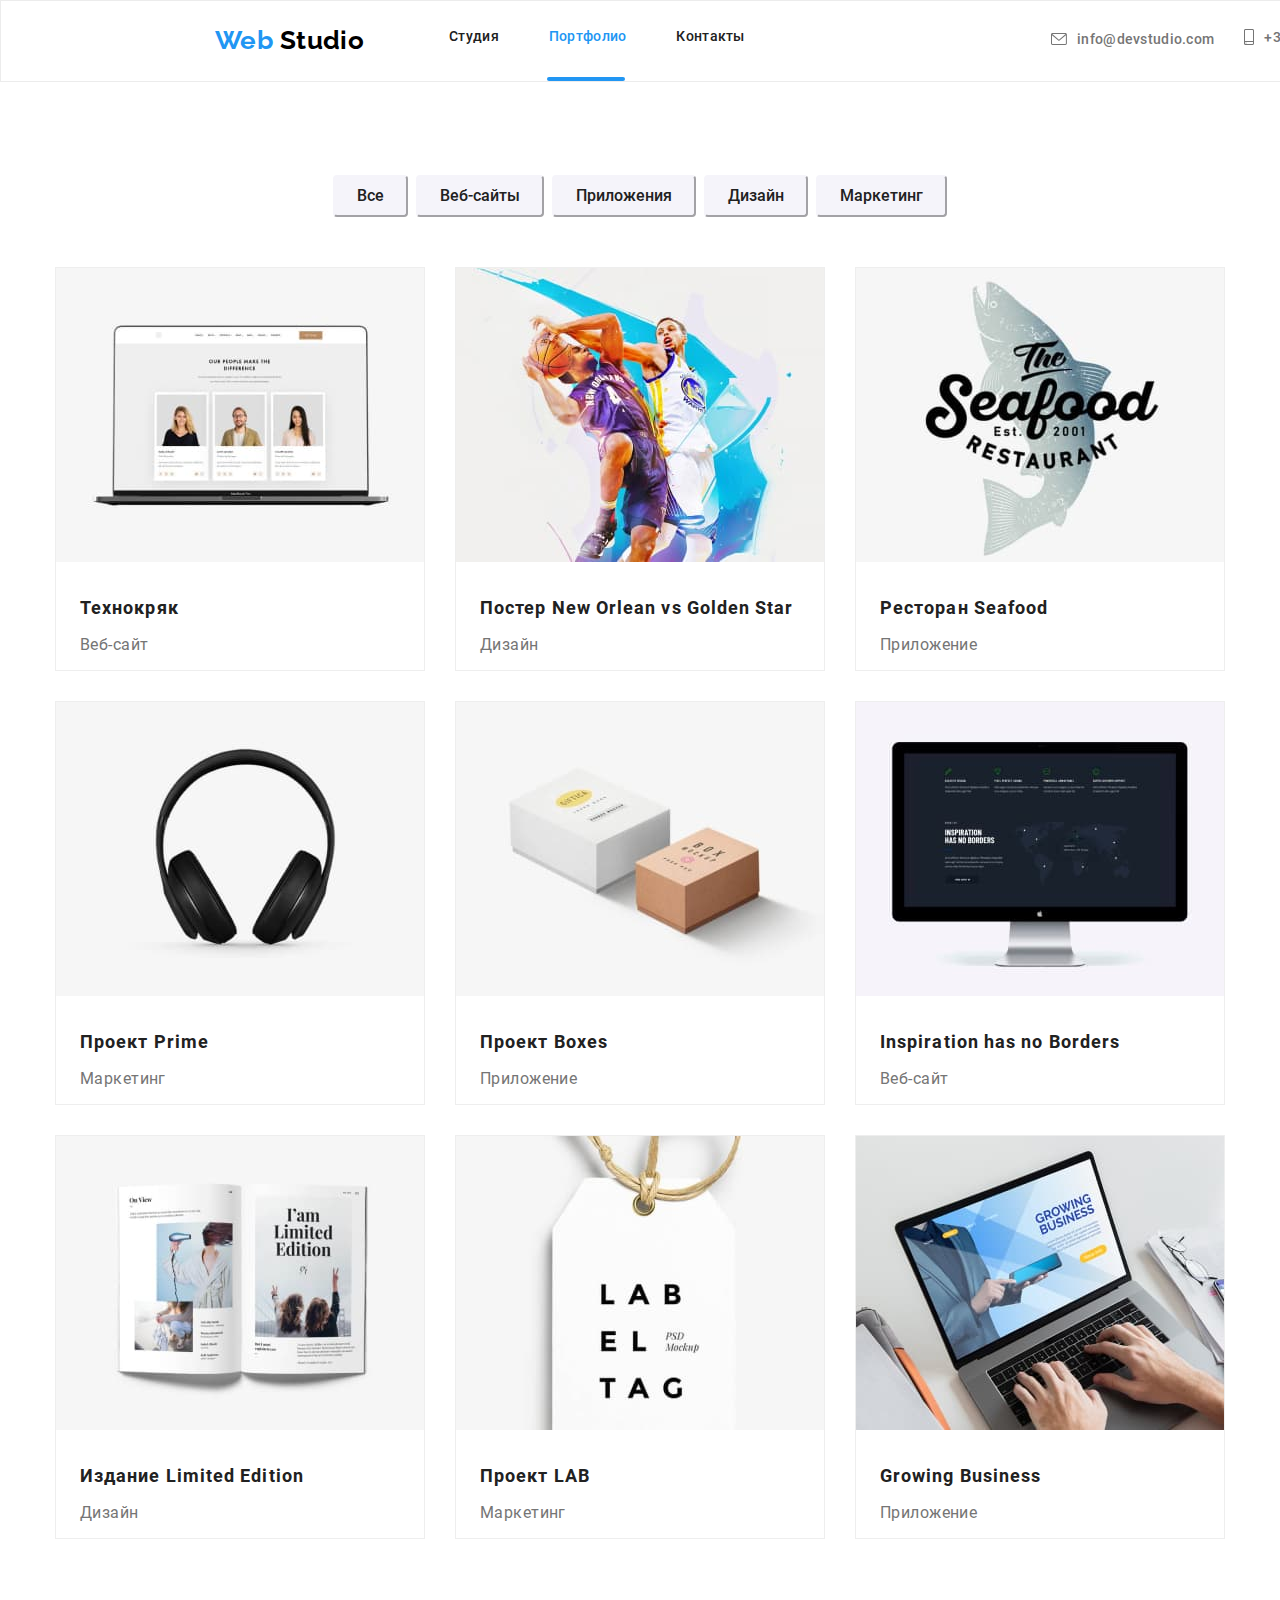
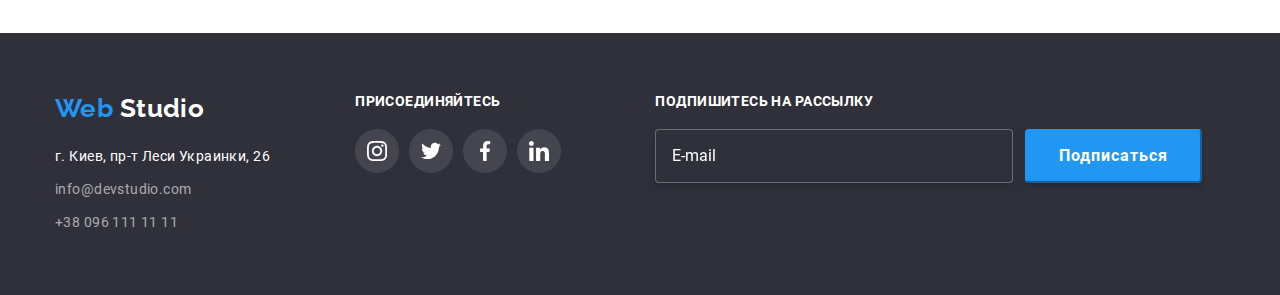
==== portfolio.html @ d70c3389 "Переносит файлы и папки из hw-07" ====
<!DOCTYPE html>
<html lang="ru">
  <head>
    <meta charset="UTF-8" />
    <meta name="viewport" content="width=device-width, initial-scale=1.0" />
    <title lang="en">Web Studio</title>
    <!-- <link
      href="https://fonts.googleapis.com/css2?family=Roboto:wght@400;500;700;900&display=swap"
      rel="stylesheet"
    />
    <link rel="stylesheet" href="./css/normalize.css" /> -->
    <link rel="stylesheet" href="./css/portfolio.min.css" />
  </head>
  <body>
    <!--Шапка страницы-->

    <header class="page-header">
      <div class="container">
        <nav class="navigation flexbox">
          <div class="nav-container flexbox">
            <a href="./index.html" class="logo link"><span>Web</span> Studio</a>
            <ul class="navigation-list list flexbox">
              <li class="navigation-item">
                <a href="./index.html" class="navigation-link link">Студия</a>
              </li>
              <li class="navigation-item">
                <a
                  href="./portfolio.html"
                  class="navigation-link link portfolio"
                  >Портфолио</a
                >
              </li>
              <li class="navigation-item">
                <a href="" class="navigation-link link">Контакты</a>
              </li>
            </ul>
          </div>
          <ul class="contacts-list list flexbox">
            <li class="contacts-item">
              <a
                href="mailto:info@devstudio.com"
                class="navigation-link navigation-contacts link"
              >
                <svg class="icon-contacts" width="16" height="12">
                  <use href="./images/sprite.svg#icon-envelope"></use>
                </svg>

                info@devstudio.com
              </a>
            </li>
            <li class="contacts-item">
              <a
                href="tel:+380961111111"
                class="navigation-link navigation-contacts link"
              >
                <svg class="icon-contacts" width="10px" height="16px">
                  <use href="./images/sprite.svg#icon-smartphone"></use>
                </svg>

                +38 096 111 11 11</a
              >
            </li>
          </ul>
        </nav>
      </div>
    </header>

    <main>
      <!-- Проекты -->

      <section class="projects">
        <div class="container">
          <h1 hidden class="section-title">Навигация проектов</h1>
          <ul class="type-list list flexbox">
            <li class="type-item">
              <button type="button" class="type-btn">Все</button>
            </li>
            <li class="type-item">
              <button type="button" class="type-btn">Веб-сайты</button>
            </li>
            <li class="type-item">
              <button type="button" class="type-btn">Приложения</button>
            </li>
            <li class="type-item">
              <button type="button" class="type-btn">Дизайн</button>
            </li>
            <li class="type-item">
              <button type="button" class="type-btn">Маркетинг</button>
            </li>
          </ul>

          <h2 hidden class="section-title">Проекты</h2>
          <ul class="projects-list list flexbox">
            <li class="projects-item">
              <a href="" class="projects-link link">
                <div class="img-box">
                  <img
                    src="./images/portfolio/project-1.jpg"
                    alt="Картинка проекта"
                  />
                  <div class="hover-box">
                    <p class="text-box">
                      Технокряк это современная площадка распространения
                      цифрового вируса. Компании используют эту платформу для
                      цифрового шпионажа и атак на защищённые сервера
                      конкурентов.
                    </p>
                  </div>
                </div>

                <div class="projects-text">
                  <h3 class="projects-title">Технокряк</h3>
                  <p class="projects-class">Веб-сайт</p>
                </div>
              </a>
            </li>
            <li class="projects-item">
              <a href="" class="projects-link link">
                <div class="img-box">
                  <img
                    src="./images/portfolio/project-2.jpg"
                    alt="Картинка проекта"
                  />
                  <div class="hover-box">
                    <p class="text-box">
                      Технокряк это современная площадка распространения
                      цифрового вируса. Компании используют эту платформу для
                      цифрового шпионажа и атак на защищённые сервера
                      конкурентов.
                    </p>
                  </div>
                </div>
                <div class="projects-text">
                  <h3 class="projects-title">
                    Постер New Orlean vs Golden Star
                  </h3>
                  <p class="projects-class">Дизайн</p>
                </div>
              </a>
            </li>
            <li class="projects-item">
              <a href="" class="projects-link link">
                <div class="img-box">
                  <img
                    src="./images/portfolio/project-3.jpg"
                    alt="Картинка проекта"
                  />
                  <div class="hover-box">
                    <p class="text-box">
                      Технокряк это современная площадка распространения
                      цифрового вируса. Компании используют эту платформу для
                      цифрового шпионажа и атак на защищённые сервера
                      конкурентов.
                    </p>
                  </div>
                </div>
                <div class="projects-text">
                  <h3 class="projects-title">Ресторан Seafood</h3>
                  <p class="projects-class">Приложение</p>
                </div>
              </a>
            </li>
            <li class="projects-item">
              <a href="" class="projects-link link">
                <div class="img-box">
                  <img
                    src="./images/portfolio/project-4.jpg"
                    alt="Картинка проекта"
                  />
                  <div class="hover-box">
                    <p class="text-box">
                      Технокряк это современная площадка распространения
                      цифрового вируса. Компании используют эту платформу для
                      цифрового шпионажа и атак на защищённые сервера
                      конкурентов.
                    </p>
                  </div>
                </div>
                <div class="projects-text">
                  <h3 class="projects-title">Проект Prime</h3>
                  <p class="projects-class">Маркетинг</p>
                </div>
              </a>
            </li>
            <li class="projects-item">
              <a href="" class="projects-link link">
                <div class="img-box">
                  <img
                    src="./images/portfolio/project-5.jpg"
                    alt="Картинка проекта"
                  />
                  <div class="hover-box">
                    <p class="text-box">
                      Технокряк это современная площадка распространения
                      цифрового вируса. Компании используют эту платформу для
                      цифрового шпионажа и атак на защищённые сервера
                      конкурентов.
                    </p>
                  </div>
                </div>
                <div class="projects-text">
                  <h3 class="projects-title">Проект Boxes</h3>
                  <p class="projects-class">Приложение</p>
                </div>
              </a>
            </li>
            <li class="projects-item">
              <a href="" class="projects-link link">
                <div class="img-box">
                  <img
                    src="./images/portfolio/project-6.jpg"
                    alt="Картинка проекта"
                  />
                  <div class="hover-box">
                    <p class="text-box">
                      Технокряк это современная площадка распространения
                      цифрового вируса. Компании используют эту платформу для
                      цифрового шпионажа и атак на защищённые сервера
                      конкурентов.
                    </p>
                  </div>
                </div>
                <div class="projects-text">
                  <h3 class="projects-title">Inspiration has no Borders</h3>
                  <p class="projects-class">Веб-сайт</p>
                </div>
              </a>
            </li>
            <li class="projects-item">
              <a href="" class="projects-link link">
                <div class="img-box">
                  <img
                    src="./images/portfolio/project-7.jpg"
                    alt="Картинка проекта"
                  />
                  <div class="hover-box">
                    <p class="text-box">
                      Технокряк это современная площадка распространения
                      цифрового вируса. Компании используют эту платформу для
                      цифрового шпионажа и атак на защищённые сервера
                      конкурентов.
                    </p>
                  </div>
                </div>
                <div class="projects-text">
                  <h3 class="projects-title">Издание Limited Edition</h3>
                  <p class="projects-class">Дизайн</p>
                </div>
              </a>
            </li>
            <li class="projects-item">
              <a href="" class="projects-link link">
                <div class="img-box">
                  <img
                    src="./images/portfolio/project-8.jpg"
                    alt="Картинка проекта"
                  />
                  <div class="hover-box">
                    <p class="text-box">
                      Технокряк это современная площадка распространения
                      цифрового вируса. Компании используют эту платформу для
                      цифрового шпионажа и атак на защищённые сервера
                      конкурентов.
                    </p>
                  </div>
                </div>
                <div class="projects-text">
                  <h3 class="projects-title">Проект LAB</h3>
                  <p class="projects-class">Маркетинг</p>
                </div>
              </a>
            </li>
            <li class="projects-item">
              <a href="" class="projects-link link">
                <div class="img-box">
                  <img
                    src="./images/portfolio/project-9.jpg"
                    alt="Картинка проекта"
                  />
                  <div class="hover-box">
                    <p class="text-box">
                      Технокряк это современная площадка распространения
                      цифрового вируса. Компании используют эту платформу для
                      цифрового шпионажа и атак на защищённые сервера
                      конкурентов.
                    </p>
                  </div>
                </div>
                <div class="projects-text">
                  <h3 class="projects-title">Growing Business</h3>
                  <p class="projects-class">Приложение</p>
                </div>
              </a>
            </li>
          </ul>
        </div>
      </section>
    </main>

    <!--Подвал страницы-->
    <footer class="page-footer">
      <div class="container flexbox">
        <div class="footer-container footer-address">
          <a href="./index.html" class="logo link logo-footer"
            ><span>Web</span> Studio</a
          >
          <address class="company-address">
            <!--<p class="local-address">г. Киев, пр-т Леси Украинки, 26</p>-->
            <a
              href="https://goo.gl/maps/EpCByRqpzJr25Uw86"
              class="local-address link"
              >г. Киев, пр-т Леси Украинки, 26</a
            >
            <a href="mailto:info@devstudio.com" class="address-link link"
              >info@devstudio.com</a
            >
            <a href="tel:+380961111111" class="address-link link"
              >+38 096 111 11 11</a
            >
          </address>
        </div>
        <div class="footer-container footer-links">
          <b class="appeal">Присоединяйтесь</b>
          <ul class="join-list list flexbox">
            <li class="join-item">
              <a
                href="https://www.instagram.com/"
                target="_blank"
                rel="noopener noreferrer"
                aria-label="Ссылка Instagram"
                class="join-link link"
              >
                <svg class="icon-join-link" width="20px" height="20px">
                  <use href="./images/sprite.svg#icon-logo-instagram"></use>
                </svg>
              </a>
            </li>
            <li class="join-item">
              <a
                href="https://twitter.com/"
                target="_blank"
                rel="noopener noreferrer"
                aria-label="Ссылка Twitter"
                class="join-link link"
              >
                <svg class="icon-join-link" width="20px" height="20px">
                  <use href="./images/sprite.svg#icon-logo-twitter"></use>
                </svg>
              </a>
            </li>
            <li class="join-item">
              <a
                href="https://facebook.com/"
                target="_blank"
                rel="noopener noreferrer"
                aria-label="Ссылка Facebook"
                class="join-link link"
              >
                <svg class="icon-join-link" width="20px" height="20px">
                  <use href="./images/sprite.svg#icon-logo-facebook"></use>
                </svg>
              </a>
            </li>
            <li class="join-item">
              <a
                href="https://www.linkedin.com/"
                target="_blank"
                rel="noopener noreferrer"
                aria-label="Ссылка Linkedin"
                class="join-link link"
              >
                <svg class="icon-join-link" width="20px" height="20px">
                  <use href="./images/sprite.svg#icon-logo-linkedin"></use>
                </svg>
              </a>
            </li>
          </ul>
        </div>
        <div class="footer-container footer-mailing">
          <form class="form-footer">
            <b class="appeal">Подпишитесь на рассылку</b>
            <label class="form-footer-label flexbox">
              <input
                type="email"
                class="form-footer-input"
                name="form-footer-mail"
                placeholder="E-mail"
              />
              <button type="button" class="btn btn-subscribe">
                Подписаться
              </button>
            </label>
          </form>
        </div>
      </div>
    </footer>
  </body>
</html>
---- css/portfolio.min.css ----
@font-face{font-family:"Roboto";font-style:normal;font-weight:400;src:local("Roboto"),local("Roboto-Regular"),url("../fonts/roboto/roboto-v20-latin-cyrillic-400.woff2") format("woff2"),url("../fonts/roboto/roboto-v20-latin-cyrillic-400.woff") format("woff")}@font-face{font-family:"Roboto";font-style:normal;font-weight:500;src:local("Roboto Medium"),local("Roboto-Medium"),url("../fonts/roboto/roboto-v20-latin-cyrillic-500.woff2") format("woff2"),url("../fonts/roboto/roboto-v20-latin-cyrillic-500.woff") format("woff")}@font-face{font-family:"Roboto";font-style:normal;font-weight:700;src:local("Roboto Bold"),local("Roboto-Bold"),url("../fonts/roboto/roboto-v20-latin-cyrillic-700.woff2") format("woff2"),url("../fonts/roboto/roboto-v20-latin-cyrillic-700.woff") format("woff")}@font-face{font-family:"Roboto";font-style:normal;font-weight:900;src:local("Roboto Black"),local("Roboto-Black"),url("../fonts/roboto/roboto-v20-latin-cyrillic-900.woff2") format("woff2"),url("../fonts/roboto/roboto-v20-latin-cyrillic-900.woff") format("woff")}@font-face{font-family:"Raleway";font-style:normal;font-weight:700;src:local("Raleway Bold"),local("Raleway-Bold"),url("../fonts/raleway/raleway-v17-latin-cyrillic-700.woff2") format("woff2"),url("../fonts/raleway/raleway-v17-latin-cyrillic-700.woff") format("woff")}/*! normalize.css v8.0.1 | MIT License | github.com/necolas/normalize.css */html{line-height:1.15;-webkit-text-size-adjust:100%}body{margin:0}main{display:block}h1{font-size:2em;margin:0.67em 0}hr{-webkit-box-sizing:content-box;box-sizing:content-box;height:0;overflow:visible}pre{font-family:monospace, monospace;font-size:1em}a{background-color:transparent}abbr[title]{border-bottom:none;text-decoration:underline;-webkit-text-decoration:underline dotted;text-decoration:underline dotted}b,strong{font-weight:bolder}code,kbd,samp{font-family:monospace, monospace;font-size:1em}small{font-size:80%}sub,sup{font-size:75%;line-height:0;position:relative;vertical-align:baseline}sub{bottom:-0.25em}sup{top:-0.5em}img{border-style:none}button,input,optgroup,select,textarea{font-family:inherit;font-size:100%;line-height:1.15;margin:0}button,input{overflow:visible}button,select{text-transform:none}button,[type="button"],[type="reset"],[type="submit"]{-webkit-appearance:button}button::-moz-focus-inner,[type="button"]::-moz-focus-inner,[type="reset"]::-moz-focus-inner,[type="submit"]::-moz-focus-inner{border-style:none;padding:0}button:-moz-focusring,[type="button"]:-moz-focusring,[type="reset"]:-moz-focusring,[type="submit"]:-moz-focusring{outline:1px dotted ButtonText}fieldset{padding:0.35em 0.75em 0.625em}legend{-webkit-box-sizing:border-box;box-sizing:border-box;color:inherit;display:table;max-width:100%;padding:0;white-space:normal}progress{vertical-align:baseline}textarea{overflow:auto}[type="checkbox"],[type="radio"]{-webkit-box-sizing:border-box;box-sizing:border-box;padding:0}[type="number"]::-webkit-inner-spin-button,[type="number"]::-webkit-outer-spin-button{height:auto}[type="search"]{-webkit-appearance:textfield;outline-offset:-2px}[type="search"]::-webkit-search-decoration{-webkit-appearance:none}::-webkit-file-upload-button{-webkit-appearance:button;font:inherit}details{display:block}summary{display:list-item}template{display:none}[hidden]{display:none}.social-link,.join-link{display:-webkit-inline-box;display:-ms-inline-flexbox;display:inline-flex;-webkit-box-pack:center;-ms-flex-pack:center;justify-content:center;-webkit-box-align:center;-ms-flex-align:center;align-items:center;width:44px;height:44px;border-radius:50%;cursor:pointer;-webkit-transition:background-color;transition:background-color}.appeal{font-weight:700;font-size:14px;line-height:1.142;text-transform:uppercase;color:#fff}.visually-hidden{position:absolute;width:1px;height:1px;margin:-1px;border:0;padding:0;clip:rect(0 0 0 0);overflow:hidden}*{-webkit-box-sizing:border-box;box-sizing:border-box}body{font-family:"Roboto",sans-serif;font-weight:400;font-size:14px;line-height:1.714;letter-spacing:0.03em;color:#757575}.container{width:1200px;padding-left:15px;padding-right:15px;margin-left:auto;margin-right:auto}.flexbox{display:-webkit-box;display:-ms-flexbox;display:flex}.section{padding:94px 0}.section-title{font-weight:700;font-size:36px;line-height:1.166;text-align:center;color:#212121;margin-top:0;margin-bottom:50px}.list{padding:0;margin:0;list-style:none}.img{display:block}.link{text-decoration:none}.logo{font-family:"Raleway",sans-serif;font-weight:700;font-size:26px;line-height:1.192;color:#000;margin-right:85px}.logo>span{color:#2196f3}.logo-footer{color:#fff;margin-right:0}.btn{font-weight:700;font-size:16px;line-height:1.875;display:-webkit-box;display:-ms-flexbox;display:flex;-webkit-box-align:center;-ms-flex-align:center;align-items:center;text-align:center;letter-spacing:0.06em;color:#fff;background:#2196f3;-webkit-box-shadow:0px 4px 4px rgba(0,0,0,0.15);box-shadow:0px 4px 4px rgba(0,0,0,0.15);border-radius:4px;border-color:#2196f3;padding:10px 32px;cursor:pointer}.type-btn{font-weight:500;font-size:16px;line-height:1.625;text-align:center;color:#212121;background-color:#f5f4fa;border-radius:4px;border-color:#f5f4fa;padding:6px 22px;-webkit-transition:color, background-color;transition:color, background-color}.type-btn:hover,.type-btn:focus{color:#fff;background-color:#2196f3;-webkit-box-shadow:0px 2px 2px rgba(0,0,0,0.12),0px 1px 2px rgba(0,0,0,0.08),0px 3px 1px rgba(0,0,0,0.1);box-shadow:0px 2px 2px rgba(0,0,0,0.12),0px 1px 2px rgba(0,0,0,0.08),0px 3px 1px rgba(0,0,0,0.1);-webkit-transition:color,background-color 250ms cubic-bezier(0.4, 0, 0.2, 1);transition:color,background-color 250ms cubic-bezier(0.4, 0, 0.2, 1)}.social-list{-webkit-box-pack:center;-ms-flex-pack:center;justify-content:center}.social-item:not(:last-child),.join-item:not(:last-child){margin-right:10px}.social-link{background-color:#fff}.social-link:hover,.social-link:focus{background-color:#2196f3;-webkit-transition:background-color 250ms cubic-bezier(0.4, 0, 0.2, 1);transition:background-color 250ms cubic-bezier(0.4, 0, 0.2, 1)}.icon-social-link{display:block;fill:#afb1b8;-webkit-transition:fill;transition:fill}.social-link:hover .icon-social-link,.social-link:focus .icon-social-link{fill:#fff;-webkit-transition:fill 250ms cubic-bezier(0.4, 0, 0.2, 1);transition:fill 250ms cubic-bezier(0.4, 0, 0.2, 1)}.join-link{background-color:rgba(255,255,255,0.102)}.join-link:hover,.join-link:focus{background-color:#2196f3;-webkit-transition:background-color 250ms cubic-bezier(0.4, 0, 0.2, 1);transition:background-color 250ms cubic-bezier(0.4, 0, 0.2, 1)}.icon-join-link{display:block;fill:#fff}.page-header{padding:24px 0 25px 0;border:1px solid #ececec;display:-webkit-box;display:-ms-flexbox;display:flex;-webkit-box-pack:justify;-ms-flex-pack:justify;justify-content:space-between;-webkit-box-align:center;-ms-flex-align:center;align-items:center;position:relative;max-width:1600px;min-width:1600px;margin-left:auto;margin-right:auto}.navigation{display:-webkit-box;display:-ms-flexbox;display:flex;-webkit-box-pack:justify;-ms-flex-pack:justify;justify-content:space-between;-webkit-box-align:center;-ms-flex-align:center;align-items:center}.navigation-list{-webkit-box-align:baseline;-ms-flex-align:baseline;align-items:baseline}.navigation-item:not(:last-child){margin-right:50px}.navigation-link{font-weight:500;font-size:14px;line-height:1.142;letter-spacing:0.02em;color:#212121;-webkit-transition:color;transition:color}.navigation-link:hover,.navigation-link-link:focus{color:#2196f3;-webkit-transition:color 250ms cubic-bezier(0.4, 0, 0.2, 1);transition:color 250ms cubic-bezier(0.4, 0, 0.2, 1)}.studio{color:#2196f3}.navigation-item>.studio::after{content:"";position:absolute;width:48px;height:4px;bottom:-1px;left:448px;background-color:#2196f3;border-radius:2px}.portfolio{color:#2196f3}.navigation-item>.portfolio::after{content:"";position:absolute;width:78px;height:4px;bottom:0;left:546px;background-color:#2196f3;border-radius:2px}.contacts-item:not(:last-child){margin-right:30px}.navigation-contacts{display:-webkit-inline-box;display:-ms-inline-flexbox;display:inline-flex;-webkit-box-pack:center;-ms-flex-pack:center;justify-content:center;-webkit-box-align:center;-ms-flex-align:center;align-items:center;color:#757575}.icon-contacts{margin-right:10px;fill:#757575;-webkit-transition:fill;transition:fill}.navigation-contacts:hover .icon-contacts,.navigation-contacts:focus .icon-contacts{fill:#2196f3;-webkit-transition:fill 250ms cubic-bezier(0.4, 0, 0.2, 1);transition:fill 250ms cubic-bezier(0.4, 0, 0.2, 1)}.projects{padding:93px 0 94px}.type-list{-webkit-box-pack:center;-ms-flex-pack:center;justify-content:center;margin-bottom:50px}.type-item:not(:last-child){margin-right:8px}.projects-list{-ms-flex-wrap:wrap;flex-wrap:wrap}.projects-item{width:370px;height:404px;margin-right:30px;margin-bottom:30px;background:#fff;border:1px solid #eee;-webkit-box-sizing:border-box;box-sizing:border-box;-webkit-transition:-webkit-box-shadow;transition:-webkit-box-shadow;transition:box-shadow;transition:box-shadow, -webkit-box-shadow}.projects-item:hover,.projects-item:focus{-webkit-box-shadow:0px 1px 1px rgba(0,0,0,0.12),0px 4px 4px rgba(0,0,0,0.06),1px 4px 6px rgba(0,0,0,0.16);box-shadow:0px 1px 1px rgba(0,0,0,0.12),0px 4px 4px rgba(0,0,0,0.06),1px 4px 6px rgba(0,0,0,0.16);-webkit-transition:color,-webkit-box-shadow 250ms cubic-bezier(0.4, 0, 0.2, 1);transition:color,-webkit-box-shadow 250ms cubic-bezier(0.4, 0, 0.2, 1);transition:color,box-shadow 250ms cubic-bezier(0.4, 0, 0.2, 1);transition:color,box-shadow 250ms cubic-bezier(0.4, 0, 0.2, 1),-webkit-box-shadow 250ms cubic-bezier(0.4, 0, 0.2, 1)}.projects-item:nth-child(3n){margin-right:0}.projects-item:nth-last-child(-n+3){margin-bottom:0}.img-box{position:relative;overflow:hidden}.hover-box{position:absolute;background-color:rgba(33,150,243,0.9);bottom:0;left:0;width:100%;height:100%;padding:63px 24px;opacity:0;-webkit-transform:translateY(100%);transform:translateY(100%);-webkit-transition:-webkit-transform;transition:-webkit-transform;transition:transform;transition:transform, -webkit-transform}.projects-item:hover .hover-box,.projects-item:focus .hover-box{opacity:1;-webkit-transform:translateY(0);transform:translateY(0);-webkit-transition:-webkit-transform 250ms cubic-bezier(0.4, 0, 0.2, 1);transition:-webkit-transform 250ms cubic-bezier(0.4, 0, 0.2, 1);transition:transform 250ms cubic-bezier(0.4, 0, 0.2, 1);transition:transform 250ms cubic-bezier(0.4, 0, 0.2, 1), -webkit-transform 250ms cubic-bezier(0.4, 0, 0.2, 1)}.text-box{font-size:18px;line-height:1.555;color:#fff}.projects-text{padding:20px 24px}.projects-title{font-weight:700;font-size:18px;line-height:2;letter-spacing:0.06em;color:#212121;margin:0 0 4px}.projects-class{font-size:16px;line-height:1.875;color:#757575;margin:0}.page-footer{background-color:#2f303a;padding:60px 0}.footer-address,.footer-links{width:calc((100% - 30px * 2) / 4);margin-right:30px}.footer-mailing{width:calc(100% / 2)}.company-address{font-style:normal}.local-address{display:block;color:#fff;margin-top:20px;margin-bottom:9px}.address-link{color:#ffffff99;display:block;-webkit-transition:color;transition:color}.address-link:not(:last-child){margin-bottom:9px}.address-link:hover,.address-link:focus{color:#2196f3;-webkit-transition:color 250ms cubic-bezier(0.4, 0, 0.2, 1);transition:color 250ms cubic-bezier(0.4, 0, 0.2, 1)}.appeal{display:block;margin-bottom:20px}.form-footer-input{width:358px;padding:15px 16px;margin-right:12px;background-color:#2f303a;color:#fff;font-size:16px;line-height:1.25;border:1px solid rgba(255,255,255,0.3);-webkit-box-sizing:border-box;box-sizing:border-box;-webkit-filter:drop-shadow(0px 4px 4px rgba(0,0,0,0.15));filter:drop-shadow(0px 4px 4px rgba(0,0,0,0.15));border-radius:4px}.form-footer-input::-webkit-input-placeholder{font-size:16px;line-height:1.25;color:var(--footer-input-placeholder);display:inline-block;-webkit-box-align:center;align-items:center}.form-footer-input:-ms-input-placeholder{font-size:16px;line-height:1.25;color:var(--footer-input-placeholder);display:inline-block;-ms-flex-align:center;align-items:center}.form-footer-input::-ms-input-placeholder{font-size:16px;line-height:1.25;color:var(--footer-input-placeholder);display:inline-block;-ms-flex-align:center;align-items:center}.form-footer-input::placeholder{font-size:16px;line-height:1.25;color:var(--footer-input-placeholder);display:inline-block;-webkit-box-align:center;-ms-flex-align:center;align-items:center}
/*# sourceMappingURL=portfolio.min.css.map */
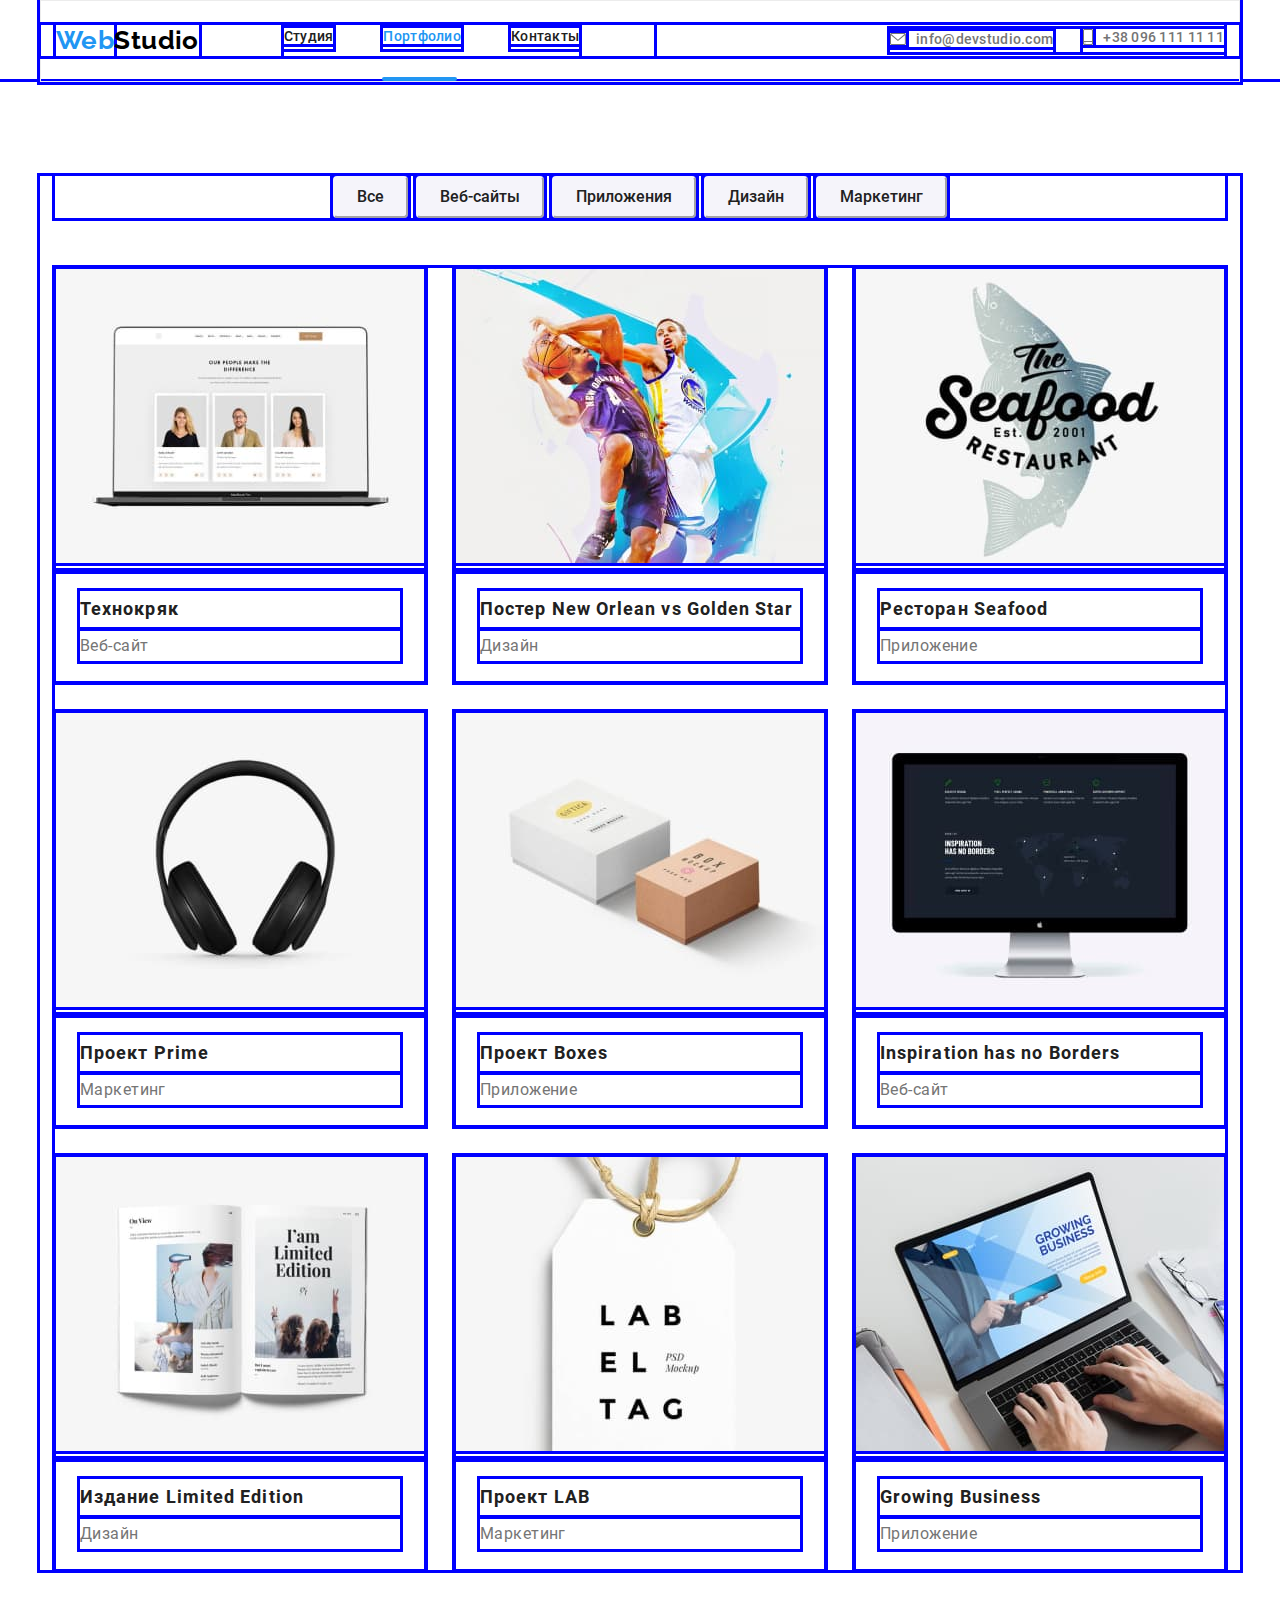
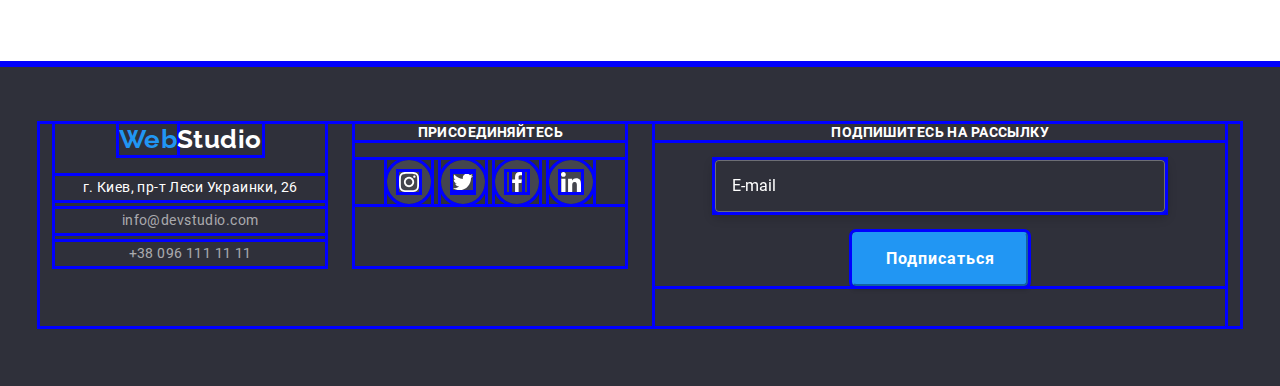
==== commit b7126f57: "Добавляет адаптивную верстку, пока без модального окна и без картинок" ====
--- a/portfolio.html
+++ b/portfolio.html
@@ -299,7 +299,7 @@
 
     <!--Подвал страницы-->
     <footer class="page-footer">
-      <div class="container flexbox">
+      <div class="container footer-flex-container flexbox">
         <div class="footer-container footer-address">
           <a href="./index.html" class="logo link logo-footer"
             ><span>Web</span> Studio</a
--- a/css/portfolio.min.css
+++ b/css/portfolio.min.css
@@ -1,2 +1,2 @@
-@font-face{font-family:"Roboto";font-style:normal;font-weight:400;src:local("Roboto"),local("Roboto-Regular"),url("../fonts/roboto/roboto-v20-latin-cyrillic-400.woff2") format("woff2"),url("../fonts/roboto/roboto-v20-latin-cyrillic-400.woff") format("woff")}@font-face{font-family:"Roboto";font-style:normal;font-weight:500;src:local("Roboto Medium"),local("Roboto-Medium"),url("../fonts/roboto/roboto-v20-latin-cyrillic-500.woff2") format("woff2"),url("../fonts/roboto/roboto-v20-latin-cyrillic-500.woff") format("woff")}@font-face{font-family:"Roboto";font-style:normal;font-weight:700;src:local("Roboto Bold"),local("Roboto-Bold"),url("../fonts/roboto/roboto-v20-latin-cyrillic-700.woff2") format("woff2"),url("../fonts/roboto/roboto-v20-latin-cyrillic-700.woff") format("woff")}@font-face{font-family:"Roboto";font-style:normal;font-weight:900;src:local("Roboto Black"),local("Roboto-Black"),url("../fonts/roboto/roboto-v20-latin-cyrillic-900.woff2") format("woff2"),url("../fonts/roboto/roboto-v20-latin-cyrillic-900.woff") format("woff")}@font-face{font-family:"Raleway";font-style:normal;font-weight:700;src:local("Raleway Bold"),local("Raleway-Bold"),url("../fonts/raleway/raleway-v17-latin-cyrillic-700.woff2") format("woff2"),url("../fonts/raleway/raleway-v17-latin-cyrillic-700.woff") format("woff")}/*! normalize.css v8.0.1 | MIT License | github.com/necolas/normalize.css */html{line-height:1.15;-webkit-text-size-adjust:100%}body{margin:0}main{display:block}h1{font-size:2em;margin:0.67em 0}hr{-webkit-box-sizing:content-box;box-sizing:content-box;height:0;overflow:visible}pre{font-family:monospace, monospace;font-size:1em}a{background-color:transparent}abbr[title]{border-bottom:none;text-decoration:underline;-webkit-text-decoration:underline dotted;text-decoration:underline dotted}b,strong{font-weight:bolder}code,kbd,samp{font-family:monospace, monospace;font-size:1em}small{font-size:80%}sub,sup{font-size:75%;line-height:0;position:relative;vertical-align:baseline}sub{bottom:-0.25em}sup{top:-0.5em}img{border-style:none}button,input,optgroup,select,textarea{font-family:inherit;font-size:100%;line-height:1.15;margin:0}button,input{overflow:visible}button,select{text-transform:none}button,[type="button"],[type="reset"],[type="submit"]{-webkit-appearance:button}button::-moz-focus-inner,[type="button"]::-moz-focus-inner,[type="reset"]::-moz-focus-inner,[type="submit"]::-moz-focus-inner{border-style:none;padding:0}button:-moz-focusring,[type="button"]:-moz-focusring,[type="reset"]:-moz-focusring,[type="submit"]:-moz-focusring{outline:1px dotted ButtonText}fieldset{padding:0.35em 0.75em 0.625em}legend{-webkit-box-sizing:border-box;box-sizing:border-box;color:inherit;display:table;max-width:100%;padding:0;white-space:normal}progress{vertical-align:baseline}textarea{overflow:auto}[type="checkbox"],[type="radio"]{-webkit-box-sizing:border-box;box-sizing:border-box;padding:0}[type="number"]::-webkit-inner-spin-button,[type="number"]::-webkit-outer-spin-button{height:auto}[type="search"]{-webkit-appearance:textfield;outline-offset:-2px}[type="search"]::-webkit-search-decoration{-webkit-appearance:none}::-webkit-file-upload-button{-webkit-appearance:button;font:inherit}details{display:block}summary{display:list-item}template{display:none}[hidden]{display:none}.social-link,.join-link{display:-webkit-inline-box;display:-ms-inline-flexbox;display:inline-flex;-webkit-box-pack:center;-ms-flex-pack:center;justify-content:center;-webkit-box-align:center;-ms-flex-align:center;align-items:center;width:44px;height:44px;border-radius:50%;cursor:pointer;-webkit-transition:background-color;transition:background-color}.appeal{font-weight:700;font-size:14px;line-height:1.142;text-transform:uppercase;color:#fff}.visually-hidden{position:absolute;width:1px;height:1px;margin:-1px;border:0;padding:0;clip:rect(0 0 0 0);overflow:hidden}*{-webkit-box-sizing:border-box;box-sizing:border-box}body{font-family:"Roboto",sans-serif;font-weight:400;font-size:14px;line-height:1.714;letter-spacing:0.03em;color:#757575}.container{width:1200px;padding-left:15px;padding-right:15px;margin-left:auto;margin-right:auto}.flexbox{display:-webkit-box;display:-ms-flexbox;display:flex}.section{padding:94px 0}.section-title{font-weight:700;font-size:36px;line-height:1.166;text-align:center;color:#212121;margin-top:0;margin-bottom:50px}.list{padding:0;margin:0;list-style:none}.img{display:block}.link{text-decoration:none}.logo{font-family:"Raleway",sans-serif;font-weight:700;font-size:26px;line-height:1.192;color:#000;margin-right:85px}.logo>span{color:#2196f3}.logo-footer{color:#fff;margin-right:0}.btn{font-weight:700;font-size:16px;line-height:1.875;display:-webkit-box;display:-ms-flexbox;display:flex;-webkit-box-align:center;-ms-flex-align:center;align-items:center;text-align:center;letter-spacing:0.06em;color:#fff;background:#2196f3;-webkit-box-shadow:0px 4px 4px rgba(0,0,0,0.15);box-shadow:0px 4px 4px rgba(0,0,0,0.15);border-radius:4px;border-color:#2196f3;padding:10px 32px;cursor:pointer}.type-btn{font-weight:500;font-size:16px;line-height:1.625;text-align:center;color:#212121;background-color:#f5f4fa;border-radius:4px;border-color:#f5f4fa;padding:6px 22px;-webkit-transition:color, background-color;transition:color, background-color}.type-btn:hover,.type-btn:focus{color:#fff;background-color:#2196f3;-webkit-box-shadow:0px 2px 2px rgba(0,0,0,0.12),0px 1px 2px rgba(0,0,0,0.08),0px 3px 1px rgba(0,0,0,0.1);box-shadow:0px 2px 2px rgba(0,0,0,0.12),0px 1px 2px rgba(0,0,0,0.08),0px 3px 1px rgba(0,0,0,0.1);-webkit-transition:color,background-color 250ms cubic-bezier(0.4, 0, 0.2, 1);transition:color,background-color 250ms cubic-bezier(0.4, 0, 0.2, 1)}.social-list{-webkit-box-pack:center;-ms-flex-pack:center;justify-content:center}.social-item:not(:last-child),.join-item:not(:last-child){margin-right:10px}.social-link{background-color:#fff}.social-link:hover,.social-link:focus{background-color:#2196f3;-webkit-transition:background-color 250ms cubic-bezier(0.4, 0, 0.2, 1);transition:background-color 250ms cubic-bezier(0.4, 0, 0.2, 1)}.icon-social-link{display:block;fill:#afb1b8;-webkit-transition:fill;transition:fill}.social-link:hover .icon-social-link,.social-link:focus .icon-social-link{fill:#fff;-webkit-transition:fill 250ms cubic-bezier(0.4, 0, 0.2, 1);transition:fill 250ms cubic-bezier(0.4, 0, 0.2, 1)}.join-link{background-color:rgba(255,255,255,0.102)}.join-link:hover,.join-link:focus{background-color:#2196f3;-webkit-transition:background-color 250ms cubic-bezier(0.4, 0, 0.2, 1);transition:background-color 250ms cubic-bezier(0.4, 0, 0.2, 1)}.icon-join-link{display:block;fill:#fff}.page-header{padding:24px 0 25px 0;border:1px solid #ececec;display:-webkit-box;display:-ms-flexbox;display:flex;-webkit-box-pack:justify;-ms-flex-pack:justify;justify-content:space-between;-webkit-box-align:center;-ms-flex-align:center;align-items:center;position:relative;max-width:1600px;min-width:1600px;margin-left:auto;margin-right:auto}.navigation{display:-webkit-box;display:-ms-flexbox;display:flex;-webkit-box-pack:justify;-ms-flex-pack:justify;justify-content:space-between;-webkit-box-align:center;-ms-flex-align:center;align-items:center}.navigation-list{-webkit-box-align:baseline;-ms-flex-align:baseline;align-items:baseline}.navigation-item:not(:last-child){margin-right:50px}.navigation-link{font-weight:500;font-size:14px;line-height:1.142;letter-spacing:0.02em;color:#212121;-webkit-transition:color;transition:color}.navigation-link:hover,.navigation-link-link:focus{color:#2196f3;-webkit-transition:color 250ms cubic-bezier(0.4, 0, 0.2, 1);transition:color 250ms cubic-bezier(0.4, 0, 0.2, 1)}.studio{color:#2196f3}.navigation-item>.studio::after{content:"";position:absolute;width:48px;height:4px;bottom:-1px;left:448px;background-color:#2196f3;border-radius:2px}.portfolio{color:#2196f3}.navigation-item>.portfolio::after{content:"";position:absolute;width:78px;height:4px;bottom:0;left:546px;background-color:#2196f3;border-radius:2px}.contacts-item:not(:last-child){margin-right:30px}.navigation-contacts{display:-webkit-inline-box;display:-ms-inline-flexbox;display:inline-flex;-webkit-box-pack:center;-ms-flex-pack:center;justify-content:center;-webkit-box-align:center;-ms-flex-align:center;align-items:center;color:#757575}.icon-contacts{margin-right:10px;fill:#757575;-webkit-transition:fill;transition:fill}.navigation-contacts:hover .icon-contacts,.navigation-contacts:focus .icon-contacts{fill:#2196f3;-webkit-transition:fill 250ms cubic-bezier(0.4, 0, 0.2, 1);transition:fill 250ms cubic-bezier(0.4, 0, 0.2, 1)}.projects{padding:93px 0 94px}.type-list{-webkit-box-pack:center;-ms-flex-pack:center;justify-content:center;margin-bottom:50px}.type-item:not(:last-child){margin-right:8px}.projects-list{-ms-flex-wrap:wrap;flex-wrap:wrap}.projects-item{width:370px;height:404px;margin-right:30px;margin-bottom:30px;background:#fff;border:1px solid #eee;-webkit-box-sizing:border-box;box-sizing:border-box;-webkit-transition:-webkit-box-shadow;transition:-webkit-box-shadow;transition:box-shadow;transition:box-shadow, -webkit-box-shadow}.projects-item:hover,.projects-item:focus{-webkit-box-shadow:0px 1px 1px rgba(0,0,0,0.12),0px 4px 4px rgba(0,0,0,0.06),1px 4px 6px rgba(0,0,0,0.16);box-shadow:0px 1px 1px rgba(0,0,0,0.12),0px 4px 4px rgba(0,0,0,0.06),1px 4px 6px rgba(0,0,0,0.16);-webkit-transition:color,-webkit-box-shadow 250ms cubic-bezier(0.4, 0, 0.2, 1);transition:color,-webkit-box-shadow 250ms cubic-bezier(0.4, 0, 0.2, 1);transition:color,box-shadow 250ms cubic-bezier(0.4, 0, 0.2, 1);transition:color,box-shadow 250ms cubic-bezier(0.4, 0, 0.2, 1),-webkit-box-shadow 250ms cubic-bezier(0.4, 0, 0.2, 1)}.projects-item:nth-child(3n){margin-right:0}.projects-item:nth-last-child(-n+3){margin-bottom:0}.img-box{position:relative;overflow:hidden}.hover-box{position:absolute;background-color:rgba(33,150,243,0.9);bottom:0;left:0;width:100%;height:100%;padding:63px 24px;opacity:0;-webkit-transform:translateY(100%);transform:translateY(100%);-webkit-transition:-webkit-transform;transition:-webkit-transform;transition:transform;transition:transform, -webkit-transform}.projects-item:hover .hover-box,.projects-item:focus .hover-box{opacity:1;-webkit-transform:translateY(0);transform:translateY(0);-webkit-transition:-webkit-transform 250ms cubic-bezier(0.4, 0, 0.2, 1);transition:-webkit-transform 250ms cubic-bezier(0.4, 0, 0.2, 1);transition:transform 250ms cubic-bezier(0.4, 0, 0.2, 1);transition:transform 250ms cubic-bezier(0.4, 0, 0.2, 1), -webkit-transform 250ms cubic-bezier(0.4, 0, 0.2, 1)}.text-box{font-size:18px;line-height:1.555;color:#fff}.projects-text{padding:20px 24px}.projects-title{font-weight:700;font-size:18px;line-height:2;letter-spacing:0.06em;color:#212121;margin:0 0 4px}.projects-class{font-size:16px;line-height:1.875;color:#757575;margin:0}.page-footer{background-color:#2f303a;padding:60px 0}.footer-address,.footer-links{width:calc((100% - 30px * 2) / 4);margin-right:30px}.footer-mailing{width:calc(100% / 2)}.company-address{font-style:normal}.local-address{display:block;color:#fff;margin-top:20px;margin-bottom:9px}.address-link{color:#ffffff99;display:block;-webkit-transition:color;transition:color}.address-link:not(:last-child){margin-bottom:9px}.address-link:hover,.address-link:focus{color:#2196f3;-webkit-transition:color 250ms cubic-bezier(0.4, 0, 0.2, 1);transition:color 250ms cubic-bezier(0.4, 0, 0.2, 1)}.appeal{display:block;margin-bottom:20px}.form-footer-input{width:358px;padding:15px 16px;margin-right:12px;background-color:#2f303a;color:#fff;font-size:16px;line-height:1.25;border:1px solid rgba(255,255,255,0.3);-webkit-box-sizing:border-box;box-sizing:border-box;-webkit-filter:drop-shadow(0px 4px 4px rgba(0,0,0,0.15));filter:drop-shadow(0px 4px 4px rgba(0,0,0,0.15));border-radius:4px}.form-footer-input::-webkit-input-placeholder{font-size:16px;line-height:1.25;color:var(--footer-input-placeholder);display:inline-block;-webkit-box-align:center;align-items:center}.form-footer-input:-ms-input-placeholder{font-size:16px;line-height:1.25;color:var(--footer-input-placeholder);display:inline-block;-ms-flex-align:center;align-items:center}.form-footer-input::-ms-input-placeholder{font-size:16px;line-height:1.25;color:var(--footer-input-placeholder);display:inline-block;-ms-flex-align:center;align-items:center}.form-footer-input::placeholder{font-size:16px;line-height:1.25;color:var(--footer-input-placeholder);display:inline-block;-webkit-box-align:center;-ms-flex-align:center;align-items:center}
+@font-face{font-family:"Roboto";font-style:normal;font-weight:400;src:local("Roboto"),local("Roboto-Regular"),url("../fonts/roboto/roboto-v20-latin-cyrillic-400.woff2") format("woff2"),url("../fonts/roboto/roboto-v20-latin-cyrillic-400.woff") format("woff")}@font-face{font-family:"Roboto";font-style:normal;font-weight:500;src:local("Roboto Medium"),local("Roboto-Medium"),url("../fonts/roboto/roboto-v20-latin-cyrillic-500.woff2") format("woff2"),url("../fonts/roboto/roboto-v20-latin-cyrillic-500.woff") format("woff")}@font-face{font-family:"Roboto";font-style:normal;font-weight:700;src:local("Roboto Bold"),local("Roboto-Bold"),url("../fonts/roboto/roboto-v20-latin-cyrillic-700.woff2") format("woff2"),url("../fonts/roboto/roboto-v20-latin-cyrillic-700.woff") format("woff")}@font-face{font-family:"Roboto";font-style:normal;font-weight:900;src:local("Roboto Black"),local("Roboto-Black"),url("../fonts/roboto/roboto-v20-latin-cyrillic-900.woff2") format("woff2"),url("../fonts/roboto/roboto-v20-latin-cyrillic-900.woff") format("woff")}@font-face{font-family:"Raleway";font-style:normal;font-weight:700;src:local("Raleway Bold"),local("Raleway-Bold"),url("../fonts/raleway/raleway-v17-latin-cyrillic-700.woff2") format("woff2"),url("../fonts/raleway/raleway-v17-latin-cyrillic-700.woff") format("woff")}/*! normalize.css v8.0.1 | MIT License | github.com/necolas/normalize.css */html{line-height:1.15;-webkit-text-size-adjust:100%}body{margin:0}main{display:block}h1{font-size:2em;margin:0.67em 0}hr{-webkit-box-sizing:content-box;box-sizing:content-box;height:0;overflow:visible}pre{font-family:monospace, monospace;font-size:1em}a{background-color:transparent}abbr[title]{border-bottom:none;text-decoration:underline;-webkit-text-decoration:underline dotted;text-decoration:underline dotted}b,strong{font-weight:bolder}code,kbd,samp{font-family:monospace, monospace;font-size:1em}small{font-size:80%}sub,sup{font-size:75%;line-height:0;position:relative;vertical-align:baseline}sub{bottom:-0.25em}sup{top:-0.5em}img{border-style:none}button,input,optgroup,select,textarea{font-family:inherit;font-size:100%;line-height:1.15;margin:0}button,input{overflow:visible}button,select{text-transform:none}button,[type="button"],[type="reset"],[type="submit"]{-webkit-appearance:button}button::-moz-focus-inner,[type="button"]::-moz-focus-inner,[type="reset"]::-moz-focus-inner,[type="submit"]::-moz-focus-inner{border-style:none;padding:0}button:-moz-focusring,[type="button"]:-moz-focusring,[type="reset"]:-moz-focusring,[type="submit"]:-moz-focusring{outline:1px dotted ButtonText}fieldset{padding:0.35em 0.75em 0.625em}legend{-webkit-box-sizing:border-box;box-sizing:border-box;color:inherit;display:table;max-width:100%;padding:0;white-space:normal}progress{vertical-align:baseline}textarea{overflow:auto}[type="checkbox"],[type="radio"]{-webkit-box-sizing:border-box;box-sizing:border-box;padding:0}[type="number"]::-webkit-inner-spin-button,[type="number"]::-webkit-outer-spin-button{height:auto}[type="search"]{-webkit-appearance:textfield;outline-offset:-2px}[type="search"]::-webkit-search-decoration{-webkit-appearance:none}::-webkit-file-upload-button{-webkit-appearance:button;font:inherit}details{display:block}summary{display:list-item}template{display:none}[hidden]{display:none}.social-link,.join-link{display:-webkit-inline-box;display:-ms-inline-flexbox;display:inline-flex;-webkit-box-pack:center;-ms-flex-pack:center;justify-content:center;-webkit-box-align:center;-ms-flex-align:center;align-items:center;width:44px;height:44px;border-radius:50%;cursor:pointer;-webkit-transition:background-color;transition:background-color}.appeal{font-weight:700;font-size:14px;line-height:1.142;text-transform:uppercase;color:#fff}.visually-hidden{position:absolute;width:1px;height:1px;margin:-1px;border:0;padding:0;clip:rect(0 0 0 0);overflow:hidden}*{-webkit-box-sizing:border-box;box-sizing:border-box;outline:solid blue}body{font-family:"Roboto",sans-serif;font-weight:400;font-size:14px;line-height:1.714;letter-spacing:0.03em;color:#757575}.container{width:100%;padding-left:15px;padding-right:15px;margin-left:auto;margin-right:auto}@media (min-width: 480px){.container{width:480px}}@media (min-width: 768px){.container{width:768px}}@media (min-width: 1200px){.container{width:1200px}}.section{padding:60px 0}@media (min-width: 1200px){.section{padding:94px 0}}.section-title{font-weight:700;font-size:28px;line-height:1.178;text-align:center;color:#212121;margin-top:0;margin-bottom:30px}@media (min-width: 1200px){.section-title{font-size:36px;line-height:1.166;margin-bottom:50px}}.list{padding:0;margin:0;list-style:none}.img{display:block;max-width:100%;height:auto}.link{text-decoration:none}.logo{display:-webkit-inline-box;display:-ms-inline-flexbox;display:inline-flex;-ms-flex-wrap:nowrap;flex-wrap:nowrap;font-family:"Raleway",sans-serif;font-weight:700;font-size:24px;line-height:1.166;color:#000;margin-right:79px}@media (min-width: 1200px){.logo{font-size:26px;line-height:1.192;margin-right:85px}}.logo>span{color:#2196f3}.logo-footer{color:#fff;margin-right:0}@media (min-width: 1200px){.logo-footer{font-size:26px;line-height:1.192}}.btn{font-weight:700;font-size:16px;line-height:1.875;display:-webkit-box;display:-ms-flexbox;display:flex;-webkit-box-align:center;-ms-flex-align:center;align-items:center;text-align:center;margin-left:auto;margin-right:auto;letter-spacing:0.06em;color:#fff;background:#2196f3;-webkit-box-shadow:0px 4px 4px rgba(0,0,0,0.15);box-shadow:0px 4px 4px rgba(0,0,0,0.15);border-radius:4px;border-color:#2196f3;padding:10px 32px;cursor:pointer}.type-btn{font-weight:500;font-size:16px;line-height:1.625;text-align:center;color:#212121;background-color:#f5f4fa;border-radius:4px;border-color:#f5f4fa;padding:6px 22px;-webkit-transition:color, background-color;transition:color, background-color}.type-btn:hover,.type-btn:focus{color:#fff;background-color:#2196f3;-webkit-box-shadow:0px 2px 2px rgba(0,0,0,0.12),0px 1px 2px rgba(0,0,0,0.08),0px 3px 1px rgba(0,0,0,0.1);box-shadow:0px 2px 2px rgba(0,0,0,0.12),0px 1px 2px rgba(0,0,0,0.08),0px 3px 1px rgba(0,0,0,0.1);-webkit-transition:color,background-color 250ms cubic-bezier(0.4, 0, 0.2, 1);transition:color,background-color 250ms cubic-bezier(0.4, 0, 0.2, 1)}.social-list{display:-webkit-box;display:-ms-flexbox;display:flex;-webkit-box-pack:center;-ms-flex-pack:center;justify-content:center;-webkit-box-align:center;-ms-flex-align:center;align-items:center}.social-item:not(:last-child),.join-item:not(:last-child){margin-right:10px}.social-link{background-color:#fff}.social-link:hover,.social-link:focus{background-color:#2196f3;-webkit-transition:background-color 250ms cubic-bezier(0.4, 0, 0.2, 1);transition:background-color 250ms cubic-bezier(0.4, 0, 0.2, 1)}.icon-social-link{display:block;fill:#afb1b8;-webkit-transition:fill;transition:fill}.social-link:hover .icon-social-link,.social-link:focus .icon-social-link{fill:#fff;-webkit-transition:fill 250ms cubic-bezier(0.4, 0, 0.2, 1);transition:fill 250ms cubic-bezier(0.4, 0, 0.2, 1)}.join-list{display:-webkit-box;display:-ms-flexbox;display:flex;-webkit-box-pack:center;-ms-flex-pack:center;justify-content:center;-webkit-box-align:center;-ms-flex-align:center;align-items:center}.join-link{background-color:rgba(255,255,255,0.102)}.join-link:hover,.join-link:focus{background-color:#2196f3;-webkit-transition:background-color 250ms cubic-bezier(0.4, 0, 0.2, 1);transition:background-color 250ms cubic-bezier(0.4, 0, 0.2, 1)}.icon-join-link{display:block;fill:#fff}.page-header{padding:16px 0 16px 0;border:1px solid #ececec}@media (min-width: 768px){.page-header{padding:26px 0 26px 0;display:-webkit-box;display:-ms-flexbox;display:flex;-webkit-box-pack:justify;-ms-flex-pack:justify;justify-content:space-between;-webkit-box-align:center;-ms-flex-align:center;align-items:center;position:relative;max-width:768px;min-width:768px;margin-left:auto;margin-right:auto}}@media (min-width: 1200px){.page-header{padding:24px 0 25px 0;display:-webkit-box;display:-ms-flexbox;display:flex;-webkit-box-pack:justify;-ms-flex-pack:justify;justify-content:space-between;-webkit-box-align:center;-ms-flex-align:center;align-items:center;position:relative;max-width:1200px;min-width:1200px;margin-left:auto;margin-right:auto}}@media (min-width: 768px){.navigation{display:-webkit-box;display:-ms-flexbox;display:flex;-webkit-box-pack:justify;-ms-flex-pack:justify;justify-content:space-between;-webkit-box-align:center;-ms-flex-align:center;align-items:center}}@media (min-width: 1200px){.navigation{display:-webkit-box;display:-ms-flexbox;display:flex;-webkit-box-pack:justify;-ms-flex-pack:justify;justify-content:space-between;-webkit-box-align:center;-ms-flex-align:center;align-items:center}}.navigation-list{display:none}@media (min-width: 768px){.navigation-list{display:-webkit-box;display:-ms-flexbox;display:flex;-webkit-box-align:baseline;-ms-flex-align:baseline;align-items:baseline;margin-right:75px}}@media (min-width: 1200px){.navigation-list{display:-webkit-box;display:-ms-flexbox;display:flex;-webkit-box-align:baseline;-ms-flex-align:baseline;align-items:baseline}}.navigation-item:not(:last-child){margin-right:50px}@media (min-width: 768px){.nav-container{display:-webkit-box;display:-ms-flexbox;display:flex}}@media (min-width: 1200px){.nav-container{display:-webkit-box;display:-ms-flexbox;display:flex}}.navigation-link{font-weight:500;font-size:14px;line-height:1.142;letter-spacing:0.02em;color:#212121;-webkit-transition:color;transition:color}.navigation-link:hover,.navigation-link-link:focus{color:#2196f3;-webkit-transition:color 250ms cubic-bezier(0.4, 0, 0.2, 1);transition:color 250ms cubic-bezier(0.4, 0, 0.2, 1)}.studio{color:#2196f3}.navigation-item>.studio::after{content:"";position:absolute;width:48px;height:4px;bottom:-1px;left:227px;background-color:#2196f3;border-radius:2px}@media (min-width: 1200px){.navigation-item>.studio::after{left:242px}}.portfolio{color:#2196f3}.navigation-item>.portfolio::after{content:"";position:absolute;width:75px;height:4px;bottom:0;left:325px;background-color:#2196f3;border-radius:2px}@media (min-width: 1200px){.navigation-item>.portfolio::after{left:341px}}.contacts-list{display:none}@media (min-width: 768px){.contacts-list{display:-webkit-box;display:-ms-flexbox;display:flex;-ms-flex-wrap:wrap;flex-wrap:wrap}}@media (min-width: 1200px){.contacts-list{display:-webkit-box;display:-ms-flexbox;display:flex}}@media (min-width: 1200px){.contacts-item:not(:last-child){margin-right:30px}}.navigation-contacts{display:-webkit-inline-box;display:-ms-inline-flexbox;display:inline-flex;-webkit-box-pack:center;-ms-flex-pack:center;justify-content:center;-webkit-box-align:center;-ms-flex-align:center;align-items:center;color:#757575}.icon-contacts{margin-right:8px;fill:#757575;-webkit-transition:fill;transition:fill}@media (min-width: 1200px){.icon-contacts{margin-right:10px}}.navigation-contacts:hover .icon-contacts,.navigation-contacts:focus .icon-contacts{fill:#2196f3;-webkit-transition:fill 250ms cubic-bezier(0.4, 0, 0.2, 1);transition:fill 250ms cubic-bezier(0.4, 0, 0.2, 1)}.projects{padding:60px 0}@media (min-width: 1200px){.projects{padding:94px 0}}.type-list{display:-webkit-box;display:-ms-flexbox;display:flex;-ms-flex-wrap:wrap;flex-wrap:wrap;margin-bottom:25px}@media (min-width: 768px){.type-list{margin-bottom:30px;-webkit-box-pack:center;-ms-flex-pack:center;justify-content:center}}@media (min-width: 1200px){.type-list{margin-bottom:50px}}.type-item{margin-bottom:15px}@media (min-width: 768px){.type-item{margin-bottom:0px}}@media (min-width: 1200px){.type-item{margin-bottom:0px}}.type-item:not(:last-child){margin-right:8px}.projects-list{display:-webkit-box;display:-ms-flexbox;display:flex;-ms-flex-wrap:wrap;flex-wrap:wrap;-webkit-box-pack:left;-ms-flex-pack:left;justify-content:left}.projects-item{width:100%;height:auto;margin-left:auto;margin-right:auto;margin-bottom:30px;background:#fff;border:1px solid #eee;-webkit-box-sizing:border-box;box-sizing:border-box;-webkit-transition:-webkit-box-shadow;transition:-webkit-box-shadow;transition:box-shadow;transition:box-shadow, -webkit-box-shadow}.projects-item:nth-last-child(-n+1){margin-bottom:0}.projects-item:hover,.projects-item:focus{-webkit-box-shadow:0px 1px 1px rgba(0,0,0,0.12),0px 4px 4px rgba(0,0,0,0.06),1px 4px 6px rgba(0,0,0,0.16);box-shadow:0px 1px 1px rgba(0,0,0,0.12),0px 4px 4px rgba(0,0,0,0.06),1px 4px 6px rgba(0,0,0,0.16);-webkit-transition:color,-webkit-box-shadow 250ms cubic-bezier(0.4, 0, 0.2, 1);transition:color,-webkit-box-shadow 250ms cubic-bezier(0.4, 0, 0.2, 1);transition:color,box-shadow 250ms cubic-bezier(0.4, 0, 0.2, 1);transition:color,box-shadow 250ms cubic-bezier(0.4, 0, 0.2, 1),-webkit-box-shadow 250ms cubic-bezier(0.4, 0, 0.2, 1)}@media (min-width: 480px){.projects-item{width:450px}}@media (min-width: 768px){.projects-item{width:354px;margin-right:0px}.projects-item:nth-child(odd){margin-right:30px}.projects-item:nth-last-child(-n+1){margin-bottom:0;margin-left:0}}@media (min-width: 1200px){.projects-item{width:370px;margin-right:30px;margin-bottom:30px}.projects-item:nth-child(3n){margin-right:0}.projects-item:nth-last-child(-n+3){margin-bottom:0}}.img-box{position:relative;overflow:hidden}.hover-box{position:absolute;background-color:rgba(33,150,243,0.9);bottom:0;left:0;width:100%;height:100%;padding:63px 24px;opacity:0;-webkit-transform:translateY(100%);transform:translateY(100%);-webkit-transition:-webkit-transform;transition:-webkit-transform;transition:transform;transition:transform, -webkit-transform}.projects-item:hover .hover-box,.projects-item:focus .hover-box{opacity:1;-webkit-transform:translateY(0);transform:translateY(0);-webkit-transition:-webkit-transform 250ms cubic-bezier(0.4, 0, 0.2, 1);transition:-webkit-transform 250ms cubic-bezier(0.4, 0, 0.2, 1);transition:transform 250ms cubic-bezier(0.4, 0, 0.2, 1);transition:transform 250ms cubic-bezier(0.4, 0, 0.2, 1), -webkit-transform 250ms cubic-bezier(0.4, 0, 0.2, 1)}.text-box{font-size:18px;line-height:1.555;color:#fff}.projects-text{padding:20px 24px}.projects-title{font-weight:700;font-size:18px;line-height:2;letter-spacing:0.06em;color:#212121;margin:0 0 4px}.projects-class{font-size:16px;line-height:1.875;color:#757575;margin:0}.page-footer{background-color:#2f303a;padding:60px 0}@media (min-width: 768px){.footer-flex-container{display:-webkit-box;display:-ms-flexbox;display:flex;-ms-flex-wrap:wrap;flex-wrap:wrap;-webkit-box-pack:center;-ms-flex-pack:center;justify-content:center}}@media (min-width: 1200px){.footer-flex-container{display:-webkit-box;display:-ms-flexbox;display:flex;-ms-flex-wrap:nowrap;flex-wrap:nowrap}}@media (min-width: 768px){.footer-address,.footer-links{width:calc(100% / 2)}}@media (min-width: 1200px){.footer-address,.footer-links{width:calc((100% - 30px * 2) / 4);margin-right:30px}}@media (min-width: 1200px){.footer-mailing{width:calc(100% / 2)}}.footer-container{text-align:center}.footer-address{margin-bottom:60px}.footer-links{margin-bottom:60px}.company-address{font-style:normal}.local-address{display:block;color:#fff;margin-top:20px;margin-bottom:9px}.address-link{color:#ffffff99;display:block;-webkit-transition:color;transition:color}.address-link:not(:last-child){margin-bottom:9px}.address-link:hover,.address-link:focus{color:#2196f3;-webkit-transition:color 250ms cubic-bezier(0.4, 0, 0.2, 1);transition:color 250ms cubic-bezier(0.4, 0, 0.2, 1)}.appeal{display:block;margin-bottom:20px}.form-footer-input{width:100%;padding:15px 16px;margin-bottom:20px;background-color:#2f303a;color:#fff;font-size:16px;line-height:1.25;border:1px solid rgba(255,255,255,0.3);-webkit-box-sizing:border-box;box-sizing:border-box;-webkit-filter:drop-shadow(0px 4px 4px rgba(0,0,0,0.15));filter:drop-shadow(0px 4px 4px rgba(0,0,0,0.15));border-radius:4px}@media (min-width: 768px){.form-footer-input{width:450px}}.form-footer-input::-webkit-input-placeholder{font-size:16px;line-height:1.25;color:var(--footer-input-placeholder);display:inline-block;-webkit-box-align:center;align-items:center}.form-footer-input:-ms-input-placeholder{font-size:16px;line-height:1.25;color:var(--footer-input-placeholder);display:inline-block;-ms-flex-align:center;align-items:center}.form-footer-input::-ms-input-placeholder{font-size:16px;line-height:1.25;color:var(--footer-input-placeholder);display:inline-block;-ms-flex-align:center;align-items:center}.form-footer-input::placeholder{font-size:16px;line-height:1.25;color:var(--footer-input-placeholder);display:inline-block;-webkit-box-align:center;-ms-flex-align:center;align-items:center}
 /*# sourceMappingURL=portfolio.min.css.map */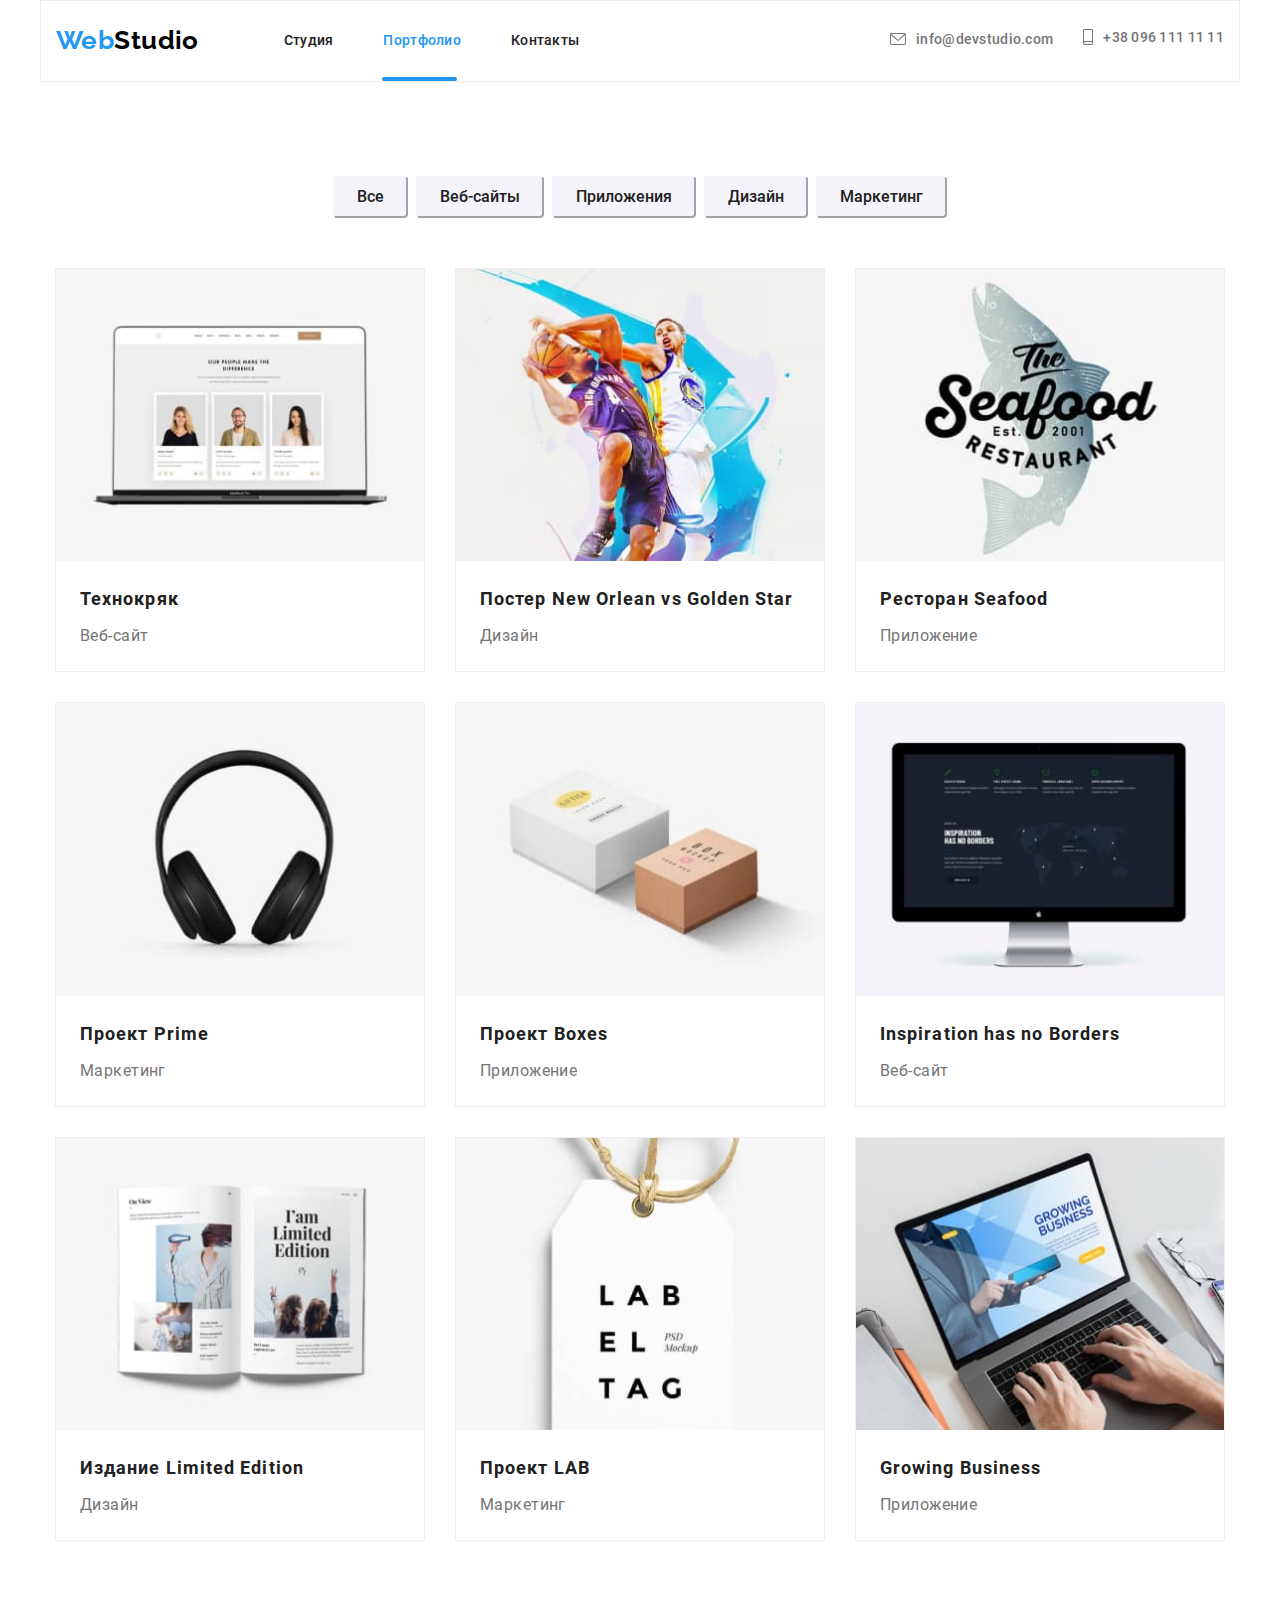
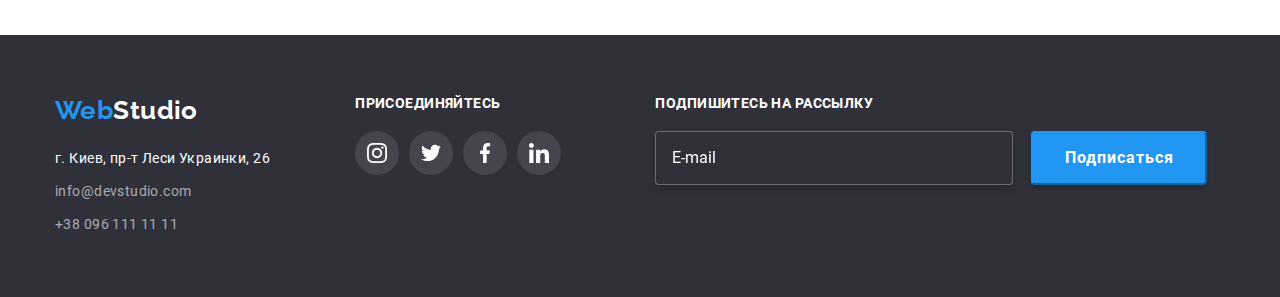
==== commit b8d85945: "Добавляет отзывчивые изображения, завершает адаптивную версию страницы" ====
--- a/portfolio.html
+++ b/portfolio.html
@@ -19,6 +19,71 @@
         <nav class="navigation flexbox">
           <div class="nav-container flexbox">
             <a href="./index.html" class="logo link"><span>Web</span> Studio</a>
+
+            <button
+              type="button"
+              class="menu-button"
+              aria-expanded="false"
+              aria-controls="menu-container"
+              data-menu-button
+            >
+              <svg
+                width="40"
+                height="40"
+                class="menu-btn-icon"
+                aria-label="Переключатель мобильного меню"
+              >
+                <use class="icon-cross" href="./images/sprite.svg#cross"></use>
+                <use class="icon-menu" href="./images/sprite.svg#menu"></use>
+              </svg>
+            </button>
+
+            <div class="menu-container" id="menu-container" data-menu>
+              <ul class="menu-navigation-list list">
+                <li class="navigation-item menu-navigation-item">
+                  <a href="./index.html" class="navigation-link link">Студия</a>
+                </li>
+                <li
+                  class="navigation-item menu-navigation-item menu-current-item"
+                >
+                  <a
+                    href="./portfolio.html"
+                    class="navigation-link link portfolio menu-portfolio"
+                    >Портфолио</a
+                  >
+                </li>
+                <li class="navigation-item menu-navigation-item">
+                  <a href="" class="navigation-link link">Контакты</a>
+                </li>
+              </ul>
+              <ul class="menu-contacts-list list">
+                <li class="contacts-item menu-contacts-item">
+                  <a
+                    href="mailto:info@devstudio.com"
+                    class="navigation-link navigation-contacts link"
+                  >
+                    <svg class="icon-contacts" width="16" height="12">
+                      <use href="./images/sprite.svg#icon-envelope"></use>
+                    </svg>
+
+                    info@devstudio.com
+                  </a>
+                </li>
+                <li class="contacts-item menu-contacts-item">
+                  <a
+                    href="tel:+380961111111"
+                    class="navigation-link navigation-contacts link"
+                  >
+                    <svg class="icon-contacts" width="10px" height="16px">
+                      <use href="./images/sprite.svg#icon-smartphone"></use>
+                    </svg>
+
+                    +38 096 111 11 11</a
+                  >
+                </li>
+              </ul>
+            </div>
+
             <ul class="navigation-list list flexbox">
               <li class="navigation-item">
                 <a href="./index.html" class="navigation-link link">Студия</a>
@@ -94,10 +159,36 @@
             <li class="projects-item">
               <a href="" class="projects-link link">
                 <div class="img-box">
-                  <img
-                    src="./images/portfolio/project-1.jpg"
-                    alt="Картинка проекта"
-                  />
+                  <picture>
+                    <source
+                      srcset="
+                        ./images/portfolio/portfolio-desktop/project-1.jpg    1x,
+                        ./images/portfolio/portfolio-desktop/project-1@2x.jpg 2x
+                      "
+                      media="(min-width: 1200px)"
+                    />
+                    <source
+                      srcset="
+                        ./images/portfolio/portfolio-tablet/project-1.jpg    1x,
+                        ./images/portfolio/portfolio-tablet/project-1@2x.jpg 2x
+                      "
+                      media="(min-width: 768px)"
+                    />
+                    <source
+                      srcset="
+                        ./images/portfolio/portfolio-mobile/project-1.jpg    1x,
+                        ./images/portfolio/portfolio-mobile/project-1@2x.jpg 2x
+                      "
+                      media="(max-width: 767px)"
+                    />
+                    <img
+                      src="./images/portfolio/portfolio-desktop/project-1.jpg"
+                      width="100%"
+                      height="auto"
+                      alt="Картинка проекта"
+                      class="project-img img"
+                    />
+                  </picture>
                   <div class="hover-box">
                     <p class="text-box">
                       Технокряк это современная площадка распространения
@@ -117,10 +208,36 @@
             <li class="projects-item">
               <a href="" class="projects-link link">
                 <div class="img-box">
-                  <img
-                    src="./images/portfolio/project-2.jpg"
-                    alt="Картинка проекта"
-                  />
+                  <picture>
+                    <source
+                      srcset="
+                        ./images/portfolio/portfolio-desktop/project-2.jpg    1x,
+                        ./images/portfolio/portfolio-desktop/project-2@2x.jpg 2x
+                      "
+                      media="(min-width: 1200px)"
+                    />
+                    <source
+                      srcset="
+                        ./images/portfolio/portfolio-tablet/project-2.jpg    1x,
+                        ./images/portfolio/portfolio-tablet/project-2@2x.jpg 2x
+                      "
+                      media="(min-width: 768px)"
+                    />
+                    <source
+                      srcset="
+                        ./images/portfolio/portfolio-mobile/project-2.jpg    1x,
+                        ./images/portfolio/portfolio-mobile/project-2@2x.jpg 2x
+                      "
+                      media="(max-width: 767px)"
+                    />
+                    <img
+                      src="./images/portfolio/portfolio-desktop/project-2.jpg"
+                      width="100%"
+                      height="auto"
+                      alt="Картинка проекта"
+                      class="project-img img"
+                    />
+                  </picture>
                   <div class="hover-box">
                     <p class="text-box">
                       Технокряк это современная площадка распространения
@@ -141,10 +258,36 @@
             <li class="projects-item">
               <a href="" class="projects-link link">
                 <div class="img-box">
-                  <img
-                    src="./images/portfolio/project-3.jpg"
-                    alt="Картинка проекта"
-                  />
+                  <picture>
+                    <source
+                      srcset="
+                        ./images/portfolio/portfolio-desktop/project-3.jpg    1x,
+                        ./images/portfolio/portfolio-desktop/project-3@2x.jpg 2x
+                      "
+                      media="(min-width: 1200px)"
+                    />
+                    <source
+                      srcset="
+                        ./images/portfolio/portfolio-tablet/project-3.jpg    1x,
+                        ./images/portfolio/portfolio-tablet/project-3@2x.jpg 2x
+                      "
+                      media="(min-width: 768px)"
+                    />
+                    <source
+                      srcset="
+                        ./images/portfolio/portfolio-mobile/project-3.jpg    1x,
+                        ./images/portfolio/portfolio-mobile/project-3@2x.jpg 2x
+                      "
+                      media="(max-width: 767px)"
+                    />
+                    <img
+                      src="./images/portfolio/portfolio-desktop/project-3.jpg"
+                      width="100%"
+                      height="auto"
+                      alt="Картинка проекта"
+                      class="project-img img"
+                    />
+                  </picture>
                   <div class="hover-box">
                     <p class="text-box">
                       Технокряк это современная площадка распространения
@@ -163,10 +306,36 @@
             <li class="projects-item">
               <a href="" class="projects-link link">
                 <div class="img-box">
-                  <img
-                    src="./images/portfolio/project-4.jpg"
-                    alt="Картинка проекта"
-                  />
+                  <picture>
+                    <source
+                      srcset="
+                        ./images/portfolio/portfolio-desktop/project-4.jpg    1x,
+                        ./images/portfolio/portfolio-desktop/project-4@2x.jpg 2x
+                      "
+                      media="(min-width: 1200px)"
+                    />
+                    <source
+                      srcset="
+                        ./images/portfolio/portfolio-tablet/project-4.jpg    1x,
+                        ./images/portfolio/portfolio-tablet/project-4@2x.jpg 2x
+                      "
+                      media="(min-width: 768px)"
+                    />
+                    <source
+                      srcset="
+                        ./images/portfolio/portfolio-mobile/project-4.jpg    1x,
+                        ./images/portfolio/portfolio-mobile/project-4@2x.jpg 2x
+                      "
+                      media="(max-width: 767px)"
+                    />
+                    <img
+                      src="./images/portfolio/portfolio-desktop/project-4.jpg"
+                      width="100%"
+                      height="auto"
+                      alt="Картинка проекта"
+                      class="project-img img"
+                    />
+                  </picture>
                   <div class="hover-box">
                     <p class="text-box">
                       Технокряк это современная площадка распространения
@@ -185,10 +354,36 @@
             <li class="projects-item">
               <a href="" class="projects-link link">
                 <div class="img-box">
-                  <img
-                    src="./images/portfolio/project-5.jpg"
-                    alt="Картинка проекта"
-                  />
+                  <picture>
+                    <source
+                      srcset="
+                        ./images/portfolio/portfolio-desktop/project-5.jpg    1x,
+                        ./images/portfolio/portfolio-desktop/project-5@2x.jpg 2x
+                      "
+                      media="(min-width: 1200px)"
+                    />
+                    <source
+                      srcset="
+                        ./images/portfolio/portfolio-tablet/project-5.jpg    1x,
+                        ./images/portfolio/portfolio-tablet/project-5@2x.jpg 2x
+                      "
+                      media="(min-width: 768px)"
+                    />
+                    <source
+                      srcset="
+                        ./images/portfolio/portfolio-mobile/project-5.jpg    1x,
+                        ./images/portfolio/portfolio-mobile/project-5@2x.jpg 2x
+                      "
+                      media="(max-width: 767px)"
+                    />
+                    <img
+                      src="./images/portfolio/portfolio-desktop/project-5.jpg"
+                      width="100%"
+                      height="auto"
+                      alt="Картинка проекта"
+                      class="project-img img"
+                    />
+                  </picture>
                   <div class="hover-box">
                     <p class="text-box">
                       Технокряк это современная площадка распространения
@@ -207,10 +402,36 @@
             <li class="projects-item">
               <a href="" class="projects-link link">
                 <div class="img-box">
-                  <img
-                    src="./images/portfolio/project-6.jpg"
-                    alt="Картинка проекта"
-                  />
+                  <picture>
+                    <source
+                      srcset="
+                        ./images/portfolio/portfolio-desktop/project-6.jpg    1x,
+                        ./images/portfolio/portfolio-desktop/project-6@2x.jpg 2x
+                      "
+                      media="(min-width: 1200px)"
+                    />
+                    <source
+                      srcset="
+                        ./images/portfolio/portfolio-tablet/project-6.jpg    1x,
+                        ./images/portfolio/portfolio-tablet/project-6@2x.jpg 2x
+                      "
+                      media="(min-width: 768px)"
+                    />
+                    <source
+                      srcset="
+                        ./images/portfolio/portfolio-mobile/project-6.jpg    1x,
+                        ./images/portfolio/portfolio-mobile/project-6@2x.jpg 2x
+                      "
+                      media="(max-width: 767px)"
+                    />
+                    <img
+                      src="./images/portfolio/portfolio-desktop/project-6.jpg"
+                      width="100%"
+                      height="auto"
+                      alt="Картинка проекта"
+                      class="project-img img"
+                    />
+                  </picture>
                   <div class="hover-box">
                     <p class="text-box">
                       Технокряк это современная площадка распространения
@@ -229,10 +450,36 @@
             <li class="projects-item">
               <a href="" class="projects-link link">
                 <div class="img-box">
-                  <img
-                    src="./images/portfolio/project-7.jpg"
-                    alt="Картинка проекта"
-                  />
+                  <picture>
+                    <source
+                      srcset="
+                        ./images/portfolio/portfolio-desktop/project-7.jpg    1x,
+                        ./images/portfolio/portfolio-desktop/project-7@2x.jpg 2x
+                      "
+                      media="(min-width: 1200px)"
+                    />
+                    <source
+                      srcset="
+                        ./images/portfolio/portfolio-tablet/project-7.jpg    1x,
+                        ./images/portfolio/portfolio-tablet/project-7@2x.jpg 2x
+                      "
+                      media="(min-width: 768px)"
+                    />
+                    <source
+                      srcset="
+                        ./images/portfolio/portfolio-mobile/project-7.jpg    1x,
+                        ./images/portfolio/portfolio-mobile/project-7@2x.jpg 2x
+                      "
+                      media="(max-width: 767px)"
+                    />
+                    <img
+                      src="./images/portfolio/portfolio-desktop/project-7.jpg"
+                      width="100%"
+                      height="auto"
+                      alt="Картинка проекта"
+                      class="project-img img"
+                    />
+                  </picture>
                   <div class="hover-box">
                     <p class="text-box">
                       Технокряк это современная площадка распространения
@@ -251,10 +498,36 @@
             <li class="projects-item">
               <a href="" class="projects-link link">
                 <div class="img-box">
-                  <img
-                    src="./images/portfolio/project-8.jpg"
-                    alt="Картинка проекта"
-                  />
+                  <picture>
+                    <source
+                      srcset="
+                        ./images/portfolio/portfolio-desktop/project-8.jpg    1x,
+                        ./images/portfolio/portfolio-desktop/project-8@2x.jpg 2x
+                      "
+                      media="(min-width: 1200px)"
+                    />
+                    <source
+                      srcset="
+                        ./images/portfolio/portfolio-tablet/project-8.jpg    1x,
+                        ./images/portfolio/portfolio-tablet/project-8@2x.jpg 2x
+                      "
+                      media="(min-width: 768px)"
+                    />
+                    <source
+                      srcset="
+                        ./images/portfolio/portfolio-mobile/project-8.jpg    1x,
+                        ./images/portfolio/portfolio-mobile/project-8@2x.jpg 2x
+                      "
+                      media="(max-width: 767px)"
+                    />
+                    <img
+                      src="./images/portfolio/portfolio-desktop/project-8.jpg"
+                      width="100%"
+                      height="auto"
+                      alt="Картинка проекта"
+                      class="project-img img"
+                    />
+                  </picture>
                   <div class="hover-box">
                     <p class="text-box">
                       Технокряк это современная площадка распространения
@@ -273,10 +546,36 @@
             <li class="projects-item">
               <a href="" class="projects-link link">
                 <div class="img-box">
-                  <img
-                    src="./images/portfolio/project-9.jpg"
-                    alt="Картинка проекта"
-                  />
+                  <picture>
+                    <source
+                      srcset="
+                        ./images/portfolio/portfolio-desktop/project-9.jpg    1x,
+                        ./images/portfolio/portfolio-desktop/project-9@2x.jpg 2x
+                      "
+                      media="(min-width: 1200px)"
+                    />
+                    <source
+                      srcset="
+                        ./images/portfolio/portfolio-tablet/project-9.jpg    1x,
+                        ./images/portfolio/portfolio-tablet/project-9@2x.jpg 2x
+                      "
+                      media="(min-width: 768px)"
+                    />
+                    <source
+                      srcset="
+                        ./images/portfolio/portfolio-mobile/project-9.jpg    1x,
+                        ./images/portfolio/portfolio-mobile/project-9@2x.jpg 2x
+                      "
+                      media="(max-width: 767px)"
+                    />
+                    <img
+                      src="./images/portfolio/portfolio-desktop/project-9.jpg"
+                      width="100%"
+                      height="auto"
+                      alt="Картинка проекта"
+                      class="project-img img"
+                    />
+                  </picture>
                   <div class="hover-box">
                     <p class="text-box">
                       Технокряк это современная площадка распространения
@@ -394,5 +693,6 @@
         </div>
       </div>
     </footer>
+    <script src="./js/menu.js"></script>
   </body>
 </html>
--- a/css/portfolio.min.css
+++ b/css/portfolio.min.css
@@ -1,2 +1,2 @@
-@font-face{font-family:"Roboto";font-style:normal;font-weight:400;src:local("Roboto"),local("Roboto-Regular"),url("../fonts/roboto/roboto-v20-latin-cyrillic-400.woff2") format("woff2"),url("../fonts/roboto/roboto-v20-latin-cyrillic-400.woff") format("woff")}@font-face{font-family:"Roboto";font-style:normal;font-weight:500;src:local("Roboto Medium"),local("Roboto-Medium"),url("../fonts/roboto/roboto-v20-latin-cyrillic-500.woff2") format("woff2"),url("../fonts/roboto/roboto-v20-latin-cyrillic-500.woff") format("woff")}@font-face{font-family:"Roboto";font-style:normal;font-weight:700;src:local("Roboto Bold"),local("Roboto-Bold"),url("../fonts/roboto/roboto-v20-latin-cyrillic-700.woff2") format("woff2"),url("../fonts/roboto/roboto-v20-latin-cyrillic-700.woff") format("woff")}@font-face{font-family:"Roboto";font-style:normal;font-weight:900;src:local("Roboto Black"),local("Roboto-Black"),url("../fonts/roboto/roboto-v20-latin-cyrillic-900.woff2") format("woff2"),url("../fonts/roboto/roboto-v20-latin-cyrillic-900.woff") format("woff")}@font-face{font-family:"Raleway";font-style:normal;font-weight:700;src:local("Raleway Bold"),local("Raleway-Bold"),url("../fonts/raleway/raleway-v17-latin-cyrillic-700.woff2") format("woff2"),url("../fonts/raleway/raleway-v17-latin-cyrillic-700.woff") format("woff")}/*! normalize.css v8.0.1 | MIT License | github.com/necolas/normalize.css */html{line-height:1.15;-webkit-text-size-adjust:100%}body{margin:0}main{display:block}h1{font-size:2em;margin:0.67em 0}hr{-webkit-box-sizing:content-box;box-sizing:content-box;height:0;overflow:visible}pre{font-family:monospace, monospace;font-size:1em}a{background-color:transparent}abbr[title]{border-bottom:none;text-decoration:underline;-webkit-text-decoration:underline dotted;text-decoration:underline dotted}b,strong{font-weight:bolder}code,kbd,samp{font-family:monospace, monospace;font-size:1em}small{font-size:80%}sub,sup{font-size:75%;line-height:0;position:relative;vertical-align:baseline}sub{bottom:-0.25em}sup{top:-0.5em}img{border-style:none}button,input,optgroup,select,textarea{font-family:inherit;font-size:100%;line-height:1.15;margin:0}button,input{overflow:visible}button,select{text-transform:none}button,[type="button"],[type="reset"],[type="submit"]{-webkit-appearance:button}button::-moz-focus-inner,[type="button"]::-moz-focus-inner,[type="reset"]::-moz-focus-inner,[type="submit"]::-moz-focus-inner{border-style:none;padding:0}button:-moz-focusring,[type="button"]:-moz-focusring,[type="reset"]:-moz-focusring,[type="submit"]:-moz-focusring{outline:1px dotted ButtonText}fieldset{padding:0.35em 0.75em 0.625em}legend{-webkit-box-sizing:border-box;box-sizing:border-box;color:inherit;display:table;max-width:100%;padding:0;white-space:normal}progress{vertical-align:baseline}textarea{overflow:auto}[type="checkbox"],[type="radio"]{-webkit-box-sizing:border-box;box-sizing:border-box;padding:0}[type="number"]::-webkit-inner-spin-button,[type="number"]::-webkit-outer-spin-button{height:auto}[type="search"]{-webkit-appearance:textfield;outline-offset:-2px}[type="search"]::-webkit-search-decoration{-webkit-appearance:none}::-webkit-file-upload-button{-webkit-appearance:button;font:inherit}details{display:block}summary{display:list-item}template{display:none}[hidden]{display:none}.social-link,.join-link{display:-webkit-inline-box;display:-ms-inline-flexbox;display:inline-flex;-webkit-box-pack:center;-ms-flex-pack:center;justify-content:center;-webkit-box-align:center;-ms-flex-align:center;align-items:center;width:44px;height:44px;border-radius:50%;cursor:pointer;-webkit-transition:background-color;transition:background-color}.appeal{font-weight:700;font-size:14px;line-height:1.142;text-transform:uppercase;color:#fff}.visually-hidden{position:absolute;width:1px;height:1px;margin:-1px;border:0;padding:0;clip:rect(0 0 0 0);overflow:hidden}*{-webkit-box-sizing:border-box;box-sizing:border-box;outline:solid blue}body{font-family:"Roboto",sans-serif;font-weight:400;font-size:14px;line-height:1.714;letter-spacing:0.03em;color:#757575}.container{width:100%;padding-left:15px;padding-right:15px;margin-left:auto;margin-right:auto}@media (min-width: 480px){.container{width:480px}}@media (min-width: 768px){.container{width:768px}}@media (min-width: 1200px){.container{width:1200px}}.section{padding:60px 0}@media (min-width: 1200px){.section{padding:94px 0}}.section-title{font-weight:700;font-size:28px;line-height:1.178;text-align:center;color:#212121;margin-top:0;margin-bottom:30px}@media (min-width: 1200px){.section-title{font-size:36px;line-height:1.166;margin-bottom:50px}}.list{padding:0;margin:0;list-style:none}.img{display:block;max-width:100%;height:auto}.link{text-decoration:none}.logo{display:-webkit-inline-box;display:-ms-inline-flexbox;display:inline-flex;-ms-flex-wrap:nowrap;flex-wrap:nowrap;font-family:"Raleway",sans-serif;font-weight:700;font-size:24px;line-height:1.166;color:#000;margin-right:79px}@media (min-width: 1200px){.logo{font-size:26px;line-height:1.192;margin-right:85px}}.logo>span{color:#2196f3}.logo-footer{color:#fff;margin-right:0}@media (min-width: 1200px){.logo-footer{font-size:26px;line-height:1.192}}.btn{font-weight:700;font-size:16px;line-height:1.875;display:-webkit-box;display:-ms-flexbox;display:flex;-webkit-box-align:center;-ms-flex-align:center;align-items:center;text-align:center;margin-left:auto;margin-right:auto;letter-spacing:0.06em;color:#fff;background:#2196f3;-webkit-box-shadow:0px 4px 4px rgba(0,0,0,0.15);box-shadow:0px 4px 4px rgba(0,0,0,0.15);border-radius:4px;border-color:#2196f3;padding:10px 32px;cursor:pointer}.type-btn{font-weight:500;font-size:16px;line-height:1.625;text-align:center;color:#212121;background-color:#f5f4fa;border-radius:4px;border-color:#f5f4fa;padding:6px 22px;-webkit-transition:color, background-color;transition:color, background-color}.type-btn:hover,.type-btn:focus{color:#fff;background-color:#2196f3;-webkit-box-shadow:0px 2px 2px rgba(0,0,0,0.12),0px 1px 2px rgba(0,0,0,0.08),0px 3px 1px rgba(0,0,0,0.1);box-shadow:0px 2px 2px rgba(0,0,0,0.12),0px 1px 2px rgba(0,0,0,0.08),0px 3px 1px rgba(0,0,0,0.1);-webkit-transition:color,background-color 250ms cubic-bezier(0.4, 0, 0.2, 1);transition:color,background-color 250ms cubic-bezier(0.4, 0, 0.2, 1)}.social-list{display:-webkit-box;display:-ms-flexbox;display:flex;-webkit-box-pack:center;-ms-flex-pack:center;justify-content:center;-webkit-box-align:center;-ms-flex-align:center;align-items:center}.social-item:not(:last-child),.join-item:not(:last-child){margin-right:10px}.social-link{background-color:#fff}.social-link:hover,.social-link:focus{background-color:#2196f3;-webkit-transition:background-color 250ms cubic-bezier(0.4, 0, 0.2, 1);transition:background-color 250ms cubic-bezier(0.4, 0, 0.2, 1)}.icon-social-link{display:block;fill:#afb1b8;-webkit-transition:fill;transition:fill}.social-link:hover .icon-social-link,.social-link:focus .icon-social-link{fill:#fff;-webkit-transition:fill 250ms cubic-bezier(0.4, 0, 0.2, 1);transition:fill 250ms cubic-bezier(0.4, 0, 0.2, 1)}.join-list{display:-webkit-box;display:-ms-flexbox;display:flex;-webkit-box-pack:center;-ms-flex-pack:center;justify-content:center;-webkit-box-align:center;-ms-flex-align:center;align-items:center}.join-link{background-color:rgba(255,255,255,0.102)}.join-link:hover,.join-link:focus{background-color:#2196f3;-webkit-transition:background-color 250ms cubic-bezier(0.4, 0, 0.2, 1);transition:background-color 250ms cubic-bezier(0.4, 0, 0.2, 1)}.icon-join-link{display:block;fill:#fff}.page-header{padding:16px 0 16px 0;border:1px solid #ececec}@media (min-width: 768px){.page-header{padding:26px 0 26px 0;display:-webkit-box;display:-ms-flexbox;display:flex;-webkit-box-pack:justify;-ms-flex-pack:justify;justify-content:space-between;-webkit-box-align:center;-ms-flex-align:center;align-items:center;position:relative;max-width:768px;min-width:768px;margin-left:auto;margin-right:auto}}@media (min-width: 1200px){.page-header{padding:24px 0 25px 0;display:-webkit-box;display:-ms-flexbox;display:flex;-webkit-box-pack:justify;-ms-flex-pack:justify;justify-content:space-between;-webkit-box-align:center;-ms-flex-align:center;align-items:center;position:relative;max-width:1200px;min-width:1200px;margin-left:auto;margin-right:auto}}@media (min-width: 768px){.navigation{display:-webkit-box;display:-ms-flexbox;display:flex;-webkit-box-pack:justify;-ms-flex-pack:justify;justify-content:space-between;-webkit-box-align:center;-ms-flex-align:center;align-items:center}}@media (min-width: 1200px){.navigation{display:-webkit-box;display:-ms-flexbox;display:flex;-webkit-box-pack:justify;-ms-flex-pack:justify;justify-content:space-between;-webkit-box-align:center;-ms-flex-align:center;align-items:center}}.navigation-list{display:none}@media (min-width: 768px){.navigation-list{display:-webkit-box;display:-ms-flexbox;display:flex;-webkit-box-align:baseline;-ms-flex-align:baseline;align-items:baseline;margin-right:75px}}@media (min-width: 1200px){.navigation-list{display:-webkit-box;display:-ms-flexbox;display:flex;-webkit-box-align:baseline;-ms-flex-align:baseline;align-items:baseline}}.navigation-item:not(:last-child){margin-right:50px}@media (min-width: 768px){.nav-container{display:-webkit-box;display:-ms-flexbox;display:flex}}@media (min-width: 1200px){.nav-container{display:-webkit-box;display:-ms-flexbox;display:flex}}.navigation-link{font-weight:500;font-size:14px;line-height:1.142;letter-spacing:0.02em;color:#212121;-webkit-transition:color;transition:color}.navigation-link:hover,.navigation-link-link:focus{color:#2196f3;-webkit-transition:color 250ms cubic-bezier(0.4, 0, 0.2, 1);transition:color 250ms cubic-bezier(0.4, 0, 0.2, 1)}.studio{color:#2196f3}.navigation-item>.studio::after{content:"";position:absolute;width:48px;height:4px;bottom:-1px;left:227px;background-color:#2196f3;border-radius:2px}@media (min-width: 1200px){.navigation-item>.studio::after{left:242px}}.portfolio{color:#2196f3}.navigation-item>.portfolio::after{content:"";position:absolute;width:75px;height:4px;bottom:0;left:325px;background-color:#2196f3;border-radius:2px}@media (min-width: 1200px){.navigation-item>.portfolio::after{left:341px}}.contacts-list{display:none}@media (min-width: 768px){.contacts-list{display:-webkit-box;display:-ms-flexbox;display:flex;-ms-flex-wrap:wrap;flex-wrap:wrap}}@media (min-width: 1200px){.contacts-list{display:-webkit-box;display:-ms-flexbox;display:flex}}@media (min-width: 1200px){.contacts-item:not(:last-child){margin-right:30px}}.navigation-contacts{display:-webkit-inline-box;display:-ms-inline-flexbox;display:inline-flex;-webkit-box-pack:center;-ms-flex-pack:center;justify-content:center;-webkit-box-align:center;-ms-flex-align:center;align-items:center;color:#757575}.icon-contacts{margin-right:8px;fill:#757575;-webkit-transition:fill;transition:fill}@media (min-width: 1200px){.icon-contacts{margin-right:10px}}.navigation-contacts:hover .icon-contacts,.navigation-contacts:focus .icon-contacts{fill:#2196f3;-webkit-transition:fill 250ms cubic-bezier(0.4, 0, 0.2, 1);transition:fill 250ms cubic-bezier(0.4, 0, 0.2, 1)}.projects{padding:60px 0}@media (min-width: 1200px){.projects{padding:94px 0}}.type-list{display:-webkit-box;display:-ms-flexbox;display:flex;-ms-flex-wrap:wrap;flex-wrap:wrap;margin-bottom:25px}@media (min-width: 768px){.type-list{margin-bottom:30px;-webkit-box-pack:center;-ms-flex-pack:center;justify-content:center}}@media (min-width: 1200px){.type-list{margin-bottom:50px}}.type-item{margin-bottom:15px}@media (min-width: 768px){.type-item{margin-bottom:0px}}@media (min-width: 1200px){.type-item{margin-bottom:0px}}.type-item:not(:last-child){margin-right:8px}.projects-list{display:-webkit-box;display:-ms-flexbox;display:flex;-ms-flex-wrap:wrap;flex-wrap:wrap;-webkit-box-pack:left;-ms-flex-pack:left;justify-content:left}.projects-item{width:100%;height:auto;margin-left:auto;margin-right:auto;margin-bottom:30px;background:#fff;border:1px solid #eee;-webkit-box-sizing:border-box;box-sizing:border-box;-webkit-transition:-webkit-box-shadow;transition:-webkit-box-shadow;transition:box-shadow;transition:box-shadow, -webkit-box-shadow}.projects-item:nth-last-child(-n+1){margin-bottom:0}.projects-item:hover,.projects-item:focus{-webkit-box-shadow:0px 1px 1px rgba(0,0,0,0.12),0px 4px 4px rgba(0,0,0,0.06),1px 4px 6px rgba(0,0,0,0.16);box-shadow:0px 1px 1px rgba(0,0,0,0.12),0px 4px 4px rgba(0,0,0,0.06),1px 4px 6px rgba(0,0,0,0.16);-webkit-transition:color,-webkit-box-shadow 250ms cubic-bezier(0.4, 0, 0.2, 1);transition:color,-webkit-box-shadow 250ms cubic-bezier(0.4, 0, 0.2, 1);transition:color,box-shadow 250ms cubic-bezier(0.4, 0, 0.2, 1);transition:color,box-shadow 250ms cubic-bezier(0.4, 0, 0.2, 1),-webkit-box-shadow 250ms cubic-bezier(0.4, 0, 0.2, 1)}@media (min-width: 480px){.projects-item{width:450px}}@media (min-width: 768px){.projects-item{width:354px;margin-right:0px}.projects-item:nth-child(odd){margin-right:30px}.projects-item:nth-last-child(-n+1){margin-bottom:0;margin-left:0}}@media (min-width: 1200px){.projects-item{width:370px;margin-right:30px;margin-bottom:30px}.projects-item:nth-child(3n){margin-right:0}.projects-item:nth-last-child(-n+3){margin-bottom:0}}.img-box{position:relative;overflow:hidden}.hover-box{position:absolute;background-color:rgba(33,150,243,0.9);bottom:0;left:0;width:100%;height:100%;padding:63px 24px;opacity:0;-webkit-transform:translateY(100%);transform:translateY(100%);-webkit-transition:-webkit-transform;transition:-webkit-transform;transition:transform;transition:transform, -webkit-transform}.projects-item:hover .hover-box,.projects-item:focus .hover-box{opacity:1;-webkit-transform:translateY(0);transform:translateY(0);-webkit-transition:-webkit-transform 250ms cubic-bezier(0.4, 0, 0.2, 1);transition:-webkit-transform 250ms cubic-bezier(0.4, 0, 0.2, 1);transition:transform 250ms cubic-bezier(0.4, 0, 0.2, 1);transition:transform 250ms cubic-bezier(0.4, 0, 0.2, 1), -webkit-transform 250ms cubic-bezier(0.4, 0, 0.2, 1)}.text-box{font-size:18px;line-height:1.555;color:#fff}.projects-text{padding:20px 24px}.projects-title{font-weight:700;font-size:18px;line-height:2;letter-spacing:0.06em;color:#212121;margin:0 0 4px}.projects-class{font-size:16px;line-height:1.875;color:#757575;margin:0}.page-footer{background-color:#2f303a;padding:60px 0}@media (min-width: 768px){.footer-flex-container{display:-webkit-box;display:-ms-flexbox;display:flex;-ms-flex-wrap:wrap;flex-wrap:wrap;-webkit-box-pack:center;-ms-flex-pack:center;justify-content:center}}@media (min-width: 1200px){.footer-flex-container{display:-webkit-box;display:-ms-flexbox;display:flex;-ms-flex-wrap:nowrap;flex-wrap:nowrap}}@media (min-width: 768px){.footer-address,.footer-links{width:calc(100% / 2)}}@media (min-width: 1200px){.footer-address,.footer-links{width:calc((100% - 30px * 2) / 4);margin-right:30px}}@media (min-width: 1200px){.footer-mailing{width:calc(100% / 2)}}.footer-container{text-align:center}.footer-address{margin-bottom:60px}.footer-links{margin-bottom:60px}.company-address{font-style:normal}.local-address{display:block;color:#fff;margin-top:20px;margin-bottom:9px}.address-link{color:#ffffff99;display:block;-webkit-transition:color;transition:color}.address-link:not(:last-child){margin-bottom:9px}.address-link:hover,.address-link:focus{color:#2196f3;-webkit-transition:color 250ms cubic-bezier(0.4, 0, 0.2, 1);transition:color 250ms cubic-bezier(0.4, 0, 0.2, 1)}.appeal{display:block;margin-bottom:20px}.form-footer-input{width:100%;padding:15px 16px;margin-bottom:20px;background-color:#2f303a;color:#fff;font-size:16px;line-height:1.25;border:1px solid rgba(255,255,255,0.3);-webkit-box-sizing:border-box;box-sizing:border-box;-webkit-filter:drop-shadow(0px 4px 4px rgba(0,0,0,0.15));filter:drop-shadow(0px 4px 4px rgba(0,0,0,0.15));border-radius:4px}@media (min-width: 768px){.form-footer-input{width:450px}}.form-footer-input::-webkit-input-placeholder{font-size:16px;line-height:1.25;color:var(--footer-input-placeholder);display:inline-block;-webkit-box-align:center;align-items:center}.form-footer-input:-ms-input-placeholder{font-size:16px;line-height:1.25;color:var(--footer-input-placeholder);display:inline-block;-ms-flex-align:center;align-items:center}.form-footer-input::-ms-input-placeholder{font-size:16px;line-height:1.25;color:var(--footer-input-placeholder);display:inline-block;-ms-flex-align:center;align-items:center}.form-footer-input::placeholder{font-size:16px;line-height:1.25;color:var(--footer-input-placeholder);display:inline-block;-webkit-box-align:center;-ms-flex-align:center;align-items:center}
+@font-face{font-family:"Roboto";font-style:normal;font-weight:400;src:local("Roboto"),local("Roboto-Regular"),url("../fonts/roboto/roboto-v20-latin-cyrillic-400.woff2") format("woff2"),url("../fonts/roboto/roboto-v20-latin-cyrillic-400.woff") format("woff")}@font-face{font-family:"Roboto";font-style:normal;font-weight:500;src:local("Roboto Medium"),local("Roboto-Medium"),url("../fonts/roboto/roboto-v20-latin-cyrillic-500.woff2") format("woff2"),url("../fonts/roboto/roboto-v20-latin-cyrillic-500.woff") format("woff")}@font-face{font-family:"Roboto";font-style:normal;font-weight:700;src:local("Roboto Bold"),local("Roboto-Bold"),url("../fonts/roboto/roboto-v20-latin-cyrillic-700.woff2") format("woff2"),url("../fonts/roboto/roboto-v20-latin-cyrillic-700.woff") format("woff")}@font-face{font-family:"Roboto";font-style:normal;font-weight:900;src:local("Roboto Black"),local("Roboto-Black"),url("../fonts/roboto/roboto-v20-latin-cyrillic-900.woff2") format("woff2"),url("../fonts/roboto/roboto-v20-latin-cyrillic-900.woff") format("woff")}@font-face{font-family:"Raleway";font-style:normal;font-weight:700;src:local("Raleway Bold"),local("Raleway-Bold"),url("../fonts/raleway/raleway-v17-latin-cyrillic-700.woff2") format("woff2"),url("../fonts/raleway/raleway-v17-latin-cyrillic-700.woff") format("woff")}/*! normalize.css v8.0.1 | MIT License | github.com/necolas/normalize.css */html{line-height:1.15;-webkit-text-size-adjust:100%}body{margin:0}main{display:block}h1{font-size:2em;margin:0.67em 0}hr{-webkit-box-sizing:content-box;box-sizing:content-box;height:0;overflow:visible}pre{font-family:monospace, monospace;font-size:1em}a{background-color:transparent}abbr[title]{border-bottom:none;text-decoration:underline;-webkit-text-decoration:underline dotted;text-decoration:underline dotted}b,strong{font-weight:bolder}code,kbd,samp{font-family:monospace, monospace;font-size:1em}small{font-size:80%}sub,sup{font-size:75%;line-height:0;position:relative;vertical-align:baseline}sub{bottom:-0.25em}sup{top:-0.5em}img{border-style:none}button,input,optgroup,select,textarea{font-family:inherit;font-size:100%;line-height:1.15;margin:0}button,input{overflow:visible}button,select{text-transform:none}button,[type="button"],[type="reset"],[type="submit"]{-webkit-appearance:button}button::-moz-focus-inner,[type="button"]::-moz-focus-inner,[type="reset"]::-moz-focus-inner,[type="submit"]::-moz-focus-inner{border-style:none;padding:0}button:-moz-focusring,[type="button"]:-moz-focusring,[type="reset"]:-moz-focusring,[type="submit"]:-moz-focusring{outline:1px dotted ButtonText}fieldset{padding:0.35em 0.75em 0.625em}legend{-webkit-box-sizing:border-box;box-sizing:border-box;color:inherit;display:table;max-width:100%;padding:0;white-space:normal}progress{vertical-align:baseline}textarea{overflow:auto}[type="checkbox"],[type="radio"]{-webkit-box-sizing:border-box;box-sizing:border-box;padding:0}[type="number"]::-webkit-inner-spin-button,[type="number"]::-webkit-outer-spin-button{height:auto}[type="search"]{-webkit-appearance:textfield;outline-offset:-2px}[type="search"]::-webkit-search-decoration{-webkit-appearance:none}::-webkit-file-upload-button{-webkit-appearance:button;font:inherit}details{display:block}summary{display:list-item}template{display:none}[hidden]{display:none}.social-link,.join-link{display:-webkit-inline-box;display:-ms-inline-flexbox;display:inline-flex;-webkit-box-pack:center;-ms-flex-pack:center;justify-content:center;-webkit-box-align:center;-ms-flex-align:center;align-items:center;width:44px;height:44px;border-radius:50%;cursor:pointer;-webkit-transition:background-color;transition:background-color}.appeal{font-weight:700;font-size:14px;line-height:1.142;text-transform:uppercase;color:#fff}.visually-hidden{position:absolute;width:1px;height:1px;margin:-1px;border:0;padding:0;clip:rect(0 0 0 0);overflow:hidden}*,::before,::after{-webkit-box-sizing:border-box;box-sizing:border-box}body{font-family:"Roboto",sans-serif;font-weight:400;font-size:14px;line-height:1.714;letter-spacing:0.03em;color:#757575}body.modal-open{overflow:hidden}.container{width:100%;padding-left:15px;padding-right:15px;margin-left:auto;margin-right:auto}@media (min-width: 480px){.container{width:480px}}@media (min-width: 768px){.container{width:768px}}@media (min-width: 1200px){.container{width:1200px}}.section{padding:60px 0}@media (min-width: 1200px){.section{padding:94px 0}}.section-title{font-weight:700;font-size:28px;line-height:1.178;text-align:center;color:#212121;margin-top:0;margin-bottom:30px}@media (min-width: 1200px){.section-title{font-size:36px;line-height:1.166;margin-bottom:50px}}.list{padding:0;margin:0;list-style:none}.img{display:block;max-width:100%;height:auto}.link{text-decoration:none}.logo{display:-webkit-inline-box;display:-ms-inline-flexbox;display:inline-flex;-ms-flex-wrap:nowrap;flex-wrap:nowrap;font-family:"Raleway",sans-serif;font-weight:700;font-size:24px;line-height:1.166;color:#000;margin-right:79px}@media (min-width: 1200px){.logo{font-size:26px;line-height:1.192;margin-right:85px}}.logo>span{color:#2196f3}.logo-footer{color:#fff;margin-right:0}@media (min-width: 1200px){.logo-footer{font-size:26px;line-height:1.192}}.btn{font-weight:700;font-size:16px;line-height:1.875;display:-webkit-box;display:-ms-flexbox;display:flex;-webkit-box-align:center;-ms-flex-align:center;align-items:center;text-align:center;margin-left:auto;margin-right:auto;letter-spacing:0.06em;color:#fff;background:#2196f3;-webkit-box-shadow:0px 4px 4px rgba(0,0,0,0.15);box-shadow:0px 4px 4px rgba(0,0,0,0.15);border-radius:4px;border-color:#2196f3;padding:10px 32px;cursor:pointer}.type-btn{font-weight:500;font-size:16px;line-height:1.625;text-align:center;color:#212121;background-color:#f5f4fa;border-radius:4px;border-color:#f5f4fa;padding:6px 22px;-webkit-transition:color, background-color;transition:color, background-color}.type-btn:hover,.type-btn:focus{color:#fff;background-color:#2196f3;-webkit-box-shadow:0px 2px 2px rgba(0,0,0,0.12),0px 1px 2px rgba(0,0,0,0.08),0px 3px 1px rgba(0,0,0,0.1);box-shadow:0px 2px 2px rgba(0,0,0,0.12),0px 1px 2px rgba(0,0,0,0.08),0px 3px 1px rgba(0,0,0,0.1);-webkit-transition:color,background-color 250ms cubic-bezier(0.4, 0, 0.2, 1);transition:color,background-color 250ms cubic-bezier(0.4, 0, 0.2, 1)}.social-list{display:-webkit-box;display:-ms-flexbox;display:flex;-webkit-box-pack:center;-ms-flex-pack:center;justify-content:center;-webkit-box-align:center;-ms-flex-align:center;align-items:center}.social-item:not(:last-child),.join-item:not(:last-child){margin-right:10px}.social-link{background-color:#fff}.social-link:hover,.social-link:focus{background-color:#2196f3;-webkit-transition:background-color 250ms cubic-bezier(0.4, 0, 0.2, 1);transition:background-color 250ms cubic-bezier(0.4, 0, 0.2, 1)}.icon-social-link{display:block;fill:#afb1b8;-webkit-transition:fill;transition:fill}.social-link:hover .icon-social-link,.social-link:focus .icon-social-link{fill:#fff;-webkit-transition:fill 250ms cubic-bezier(0.4, 0, 0.2, 1);transition:fill 250ms cubic-bezier(0.4, 0, 0.2, 1)}.join-list{display:-webkit-box;display:-ms-flexbox;display:flex;-webkit-box-pack:center;-ms-flex-pack:center;justify-content:center;-webkit-box-align:center;-ms-flex-align:center;align-items:center}@media (min-width: 1200px){.join-list{-webkit-box-pack:start;-ms-flex-pack:start;justify-content:start}}.join-link{background-color:rgba(255,255,255,0.102)}.join-link:hover,.join-link:focus{background-color:#2196f3;-webkit-transition:background-color 250ms cubic-bezier(0.4, 0, 0.2, 1);transition:background-color 250ms cubic-bezier(0.4, 0, 0.2, 1)}.icon-join-link{display:block;fill:#fff}.page-header{padding:16px 0;border:1px solid #ececec}@media (min-width: 768px){.page-header{padding:21px 0;display:-webkit-box;display:-ms-flexbox;display:flex;-webkit-box-pack:justify;-ms-flex-pack:justify;justify-content:space-between;-webkit-box-align:center;-ms-flex-align:center;align-items:center;position:relative;max-width:768px;min-width:768px;margin-left:auto;margin-right:auto}}@media (min-width: 1200px){.page-header{padding:24px 0 25px 0;max-width:1200px;min-width:1200px}}@media (min-width: 768px){.navigation{display:-webkit-box;display:-ms-flexbox;display:flex;-webkit-box-pack:justify;-ms-flex-pack:justify;justify-content:space-between;-webkit-box-align:center;-ms-flex-align:center;align-items:center}}.navigation-list{display:none}@media (min-width: 768px){.navigation-list{display:-webkit-box;display:-ms-flexbox;display:flex;-webkit-box-align:baseline;-ms-flex-align:baseline;align-items:baseline;margin-right:75px}}@media (min-width: 1200px){.navigation-list{margin-right:0}}.nav-container{display:-webkit-box;display:-ms-flexbox;display:flex;-webkit-box-pack:justify;-ms-flex-pack:justify;justify-content:space-between;-webkit-box-align:center;-ms-flex-align:center;align-items:center}.menu-button{display:-webkit-inline-box;display:-ms-inline-flexbox;display:inline-flex;margin:0;padding:0;border:none;background-color:transparent}@media (min-width: 768px){.menu-button{display:none}}.menu-button .icon-cross{display:none}.menu-button.is-open .icon-cross{display:block}.menu-button.is-open .icon-menu{display:none}.menu-btn-icon{fill:#212121;-webkit-transition:fill;transition:fill}.menu-button:hover .menu-btn-icon,.menu-button:focus .menu-btn-icon{fill:#2196f3;-webkit-transition:fill 250ms cubic-bezier(0.4, 0, 0.2, 1);transition:fill 250ms cubic-bezier(0.4, 0, 0.2, 1)}.menu-container{display:none;position:absolute;top:60px;left:0;width:100%;height:auto;padding:60px 0;text-align:center;background-color:#fff;-webkit-box-shadow:0px 4px 8px rgba(0,0,0,0.04),0px 2px 4px rgba(0,0,0,0.08),0px 1px 3px rgba(0,0,0,0.16);box-shadow:0px 4px 8px rgba(0,0,0,0.04),0px 2px 4px rgba(0,0,0,0.08),0px 1px 3px rgba(0,0,0,0.16);z-index:2}@media (min-width: 768px){.menu-container{display:none}}.menu-container.is-open{display:block}.menu-navigation-list{position:relative;margin-left:auto;margin-right:auto;margin-bottom:60px;max-width:280px}.navigation-item{margin:0}@media (min-width: 768px){.navigation-item:not(:last-child){margin-right:50px}}.menu-navigation-item{margin-bottom:40px}.menu-navigation-item:nth-last-child(-n+1){margin-bottom:0}.menu-contacts-item:not(:last-child){margin-bottom:16px}.navigation-link{font-weight:500;font-size:18px;line-height:1.166;letter-spacing:0.02em;color:#212121;-webkit-transition:color;transition:color}@media (min-width: 768px){.navigation-link{font-size:14px;line-height:1.142}}.navigation-link:hover,.navigation-link-link:focus{color:#2196f3;-webkit-transition:color 250ms cubic-bezier(0.4, 0, 0.2, 1);transition:color 250ms cubic-bezier(0.4, 0, 0.2, 1)}.studio{color:#2196f3}.navigation-item>.studio::after{content:"";position:absolute;width:48px;height:4px;bottom:-1px;left:226px;background-color:#2196f3;border-radius:2px}@media (min-width: 1200px){.navigation-item>.studio::after{left:242px}}.portfolio{color:#2196f3}.navigation-item>.portfolio::after{content:"";position:absolute;width:75px;height:4px;bottom:0;left:325px;background-color:#2196f3;border-radius:2px}@media (min-width: 1200px){.navigation-item>.portfolio::after{left:341px}}.menu-current-item{margin-bottom:48px}.menu-navigation-item>.menu-studio::after{content:"";position:absolute;width:61px;height:4px;top:33px;left:109px;background-color:#2196f3;border-radius:2px}.menu-navigation-item>.menu-portfolio::after{content:"";position:absolute;width:96px;height:4px;top:96px;left:92px;background-color:#2196f3;border-radius:2px}.contacts-list{display:none}@media (min-width: 768px){.contacts-list{display:-webkit-box;display:-ms-flexbox;display:flex;-ms-flex-wrap:wrap;flex-wrap:wrap}}@media (min-width: 1200px){.contacts-item:not(:last-child){margin-right:30px}}.navigation-contacts{display:-webkit-inline-box;display:-ms-inline-flexbox;display:inline-flex;-webkit-box-pack:center;-ms-flex-pack:center;justify-content:center;-webkit-box-align:center;-ms-flex-align:center;align-items:center;color:#757575}.icon-contacts{margin-right:8px;fill:#757575;-webkit-transition:fill;transition:fill}@media (min-width: 1200px){.icon-contacts{margin-right:10px}}.navigation-contacts:hover .icon-contacts,.navigation-contacts:focus .icon-contacts{fill:#2196f3;-webkit-transition:fill 250ms cubic-bezier(0.4, 0, 0.2, 1);transition:fill 250ms cubic-bezier(0.4, 0, 0.2, 1)}.projects{padding:60px 0}@media (min-width: 1200px){.projects{padding:94px 0}}.type-list{display:-webkit-box;display:-ms-flexbox;display:flex;-ms-flex-wrap:wrap;flex-wrap:wrap;margin-bottom:25px}@media (min-width: 768px){.type-list{margin-bottom:30px;-webkit-box-pack:center;-ms-flex-pack:center;justify-content:center}}@media (min-width: 1200px){.type-list{margin-bottom:50px}}.type-item{margin-bottom:15px}@media (min-width: 768px){.type-item{margin-bottom:0px}}.type-item:not(:last-child){margin-right:8px}.projects-list{display:-webkit-box;display:-ms-flexbox;display:flex;-ms-flex-wrap:wrap;flex-wrap:wrap;-webkit-box-pack:left;-ms-flex-pack:left;justify-content:left}.projects-item{width:100%;height:auto;margin-left:auto;margin-right:auto;margin-bottom:30px;background:#fff;border:1px solid #eee;-webkit-box-sizing:border-box;box-sizing:border-box;-webkit-transition:-webkit-box-shadow;transition:-webkit-box-shadow;transition:box-shadow;transition:box-shadow, -webkit-box-shadow}.projects-item:nth-last-child(-n+1){margin-bottom:0}.projects-item:hover,.projects-item:focus{-webkit-box-shadow:0px 1px 1px rgba(0,0,0,0.12),0px 4px 4px rgba(0,0,0,0.06),1px 4px 6px rgba(0,0,0,0.16);box-shadow:0px 1px 1px rgba(0,0,0,0.12),0px 4px 4px rgba(0,0,0,0.06),1px 4px 6px rgba(0,0,0,0.16);-webkit-transition:color,-webkit-box-shadow 250ms cubic-bezier(0.4, 0, 0.2, 1);transition:color,-webkit-box-shadow 250ms cubic-bezier(0.4, 0, 0.2, 1);transition:color,box-shadow 250ms cubic-bezier(0.4, 0, 0.2, 1);transition:color,box-shadow 250ms cubic-bezier(0.4, 0, 0.2, 1),-webkit-box-shadow 250ms cubic-bezier(0.4, 0, 0.2, 1)}@media (min-width: 480px){.projects-item{width:450px}}@media (min-width: 768px){.projects-item{width:354px;margin-right:0px}.projects-item:nth-child(odd){margin-right:30px}.projects-item:nth-last-child(-n+1){margin-bottom:0;margin-left:0}}@media (min-width: 1200px){.projects-item{width:370px;margin-right:30px;margin-bottom:30px}.projects-item:nth-child(3n){margin-right:0}.projects-item:nth-last-child(-n+3){margin-bottom:0}}.img-box{position:relative;overflow:hidden}.hover-box{position:absolute;background-color:rgba(33,150,243,0.9);bottom:0;left:0;width:100%;height:100%;padding:4px 4px;opacity:0;-webkit-transform:translateY(100%);transform:translateY(100%);-webkit-transition:-webkit-transform;transition:-webkit-transform;transition:transform;transition:transform, -webkit-transform}@media (min-width: 480px){.hover-box{padding:63px 24px}}.projects-item:hover .hover-box,.projects-item:focus .hover-box{opacity:1;-webkit-transform:translateY(0);transform:translateY(0);-webkit-transition:-webkit-transform 250ms cubic-bezier(0.4, 0, 0.2, 1);transition:-webkit-transform 250ms cubic-bezier(0.4, 0, 0.2, 1);transition:transform 250ms cubic-bezier(0.4, 0, 0.2, 1);transition:transform 250ms cubic-bezier(0.4, 0, 0.2, 1), -webkit-transform 250ms cubic-bezier(0.4, 0, 0.2, 1)}.text-box{font-size:18px;line-height:1.555;color:#fff}.projects-text{padding:20px 24px}.projects-title{font-weight:700;font-size:18px;line-height:2;letter-spacing:0.06em;color:#212121;margin:0 0 4px}.projects-class{font-size:16px;line-height:1.875;color:#757575;margin:0}.page-footer{background-color:#2f303a;padding:60px 0}@media (min-width: 768px){.footer-flex-container{display:-webkit-box;display:-ms-flexbox;display:flex;-ms-flex-wrap:wrap;flex-wrap:wrap;-webkit-box-pack:center;-ms-flex-pack:center;justify-content:center}}@media (min-width: 1200px){.footer-flex-container{-ms-flex-wrap:nowrap;flex-wrap:nowrap;-webkit-box-pack:start;-ms-flex-pack:start;justify-content:flex-start}}@media (min-width: 768px){.footer-address,.footer-links{width:calc(100% / 2)}}@media (min-width: 1200px){.footer-address,.footer-links{width:calc((100% - 30px * 2) / 4);margin-right:30px}}@media (min-width: 1200px){.footer-mailing{width:calc(100% / 2)}}.footer-container{text-align:center}@media (min-width: 1200px){.footer-container{text-align:start}}.footer-address{margin-bottom:60px}@media (min-width: 1200px){.footer-address{margin-bottom:0}}.footer-links{margin-bottom:60px}@media (min-width: 1200px){.footer-links{margin-bottom:0}}.company-address{font-style:normal}.local-address{display:block;color:#fff;margin-top:20px;margin-bottom:9px}.address-link{color:#ffffff99;display:block;-webkit-transition:color;transition:color}.address-link:not(:last-child){margin-bottom:9px}.address-link:hover,.address-link:focus{color:#2196f3;-webkit-transition:color 250ms cubic-bezier(0.4, 0, 0.2, 1);transition:color 250ms cubic-bezier(0.4, 0, 0.2, 1)}.appeal{display:block;margin-bottom:20px}@media (min-width: 1200px){.form-footer-label{display:-webkit-box;display:-ms-flexbox;display:flex}}.form-footer-input{width:100%;padding:15px 16px;margin-bottom:20px;background-color:#2f303a;color:#fff;font-size:16px;line-height:1.25;border:1px solid rgba(255,255,255,0.3);-webkit-box-sizing:border-box;box-sizing:border-box;-webkit-filter:drop-shadow(0px 4px 4px rgba(0,0,0,0.15));filter:drop-shadow(0px 4px 4px rgba(0,0,0,0.15));border-radius:4px}@media (min-width: 768px){.form-footer-input{width:450px}}@media (min-width: 1200px){.form-footer-input{width:358px;margin-bottom:0}}.form-footer-input::-webkit-input-placeholder{font-size:16px;line-height:1.25;color:var(--footer-input-placeholder);display:inline-block;-webkit-box-align:center;align-items:center}.form-footer-input:-ms-input-placeholder{font-size:16px;line-height:1.25;color:var(--footer-input-placeholder);display:inline-block;-ms-flex-align:center;align-items:center}.form-footer-input::-ms-input-placeholder{font-size:16px;line-height:1.25;color:var(--footer-input-placeholder);display:inline-block;-ms-flex-align:center;align-items:center}.form-footer-input::placeholder{font-size:16px;line-height:1.25;color:var(--footer-input-placeholder);display:inline-block;-webkit-box-align:center;-ms-flex-align:center;align-items:center}
 /*# sourceMappingURL=portfolio.min.css.map */